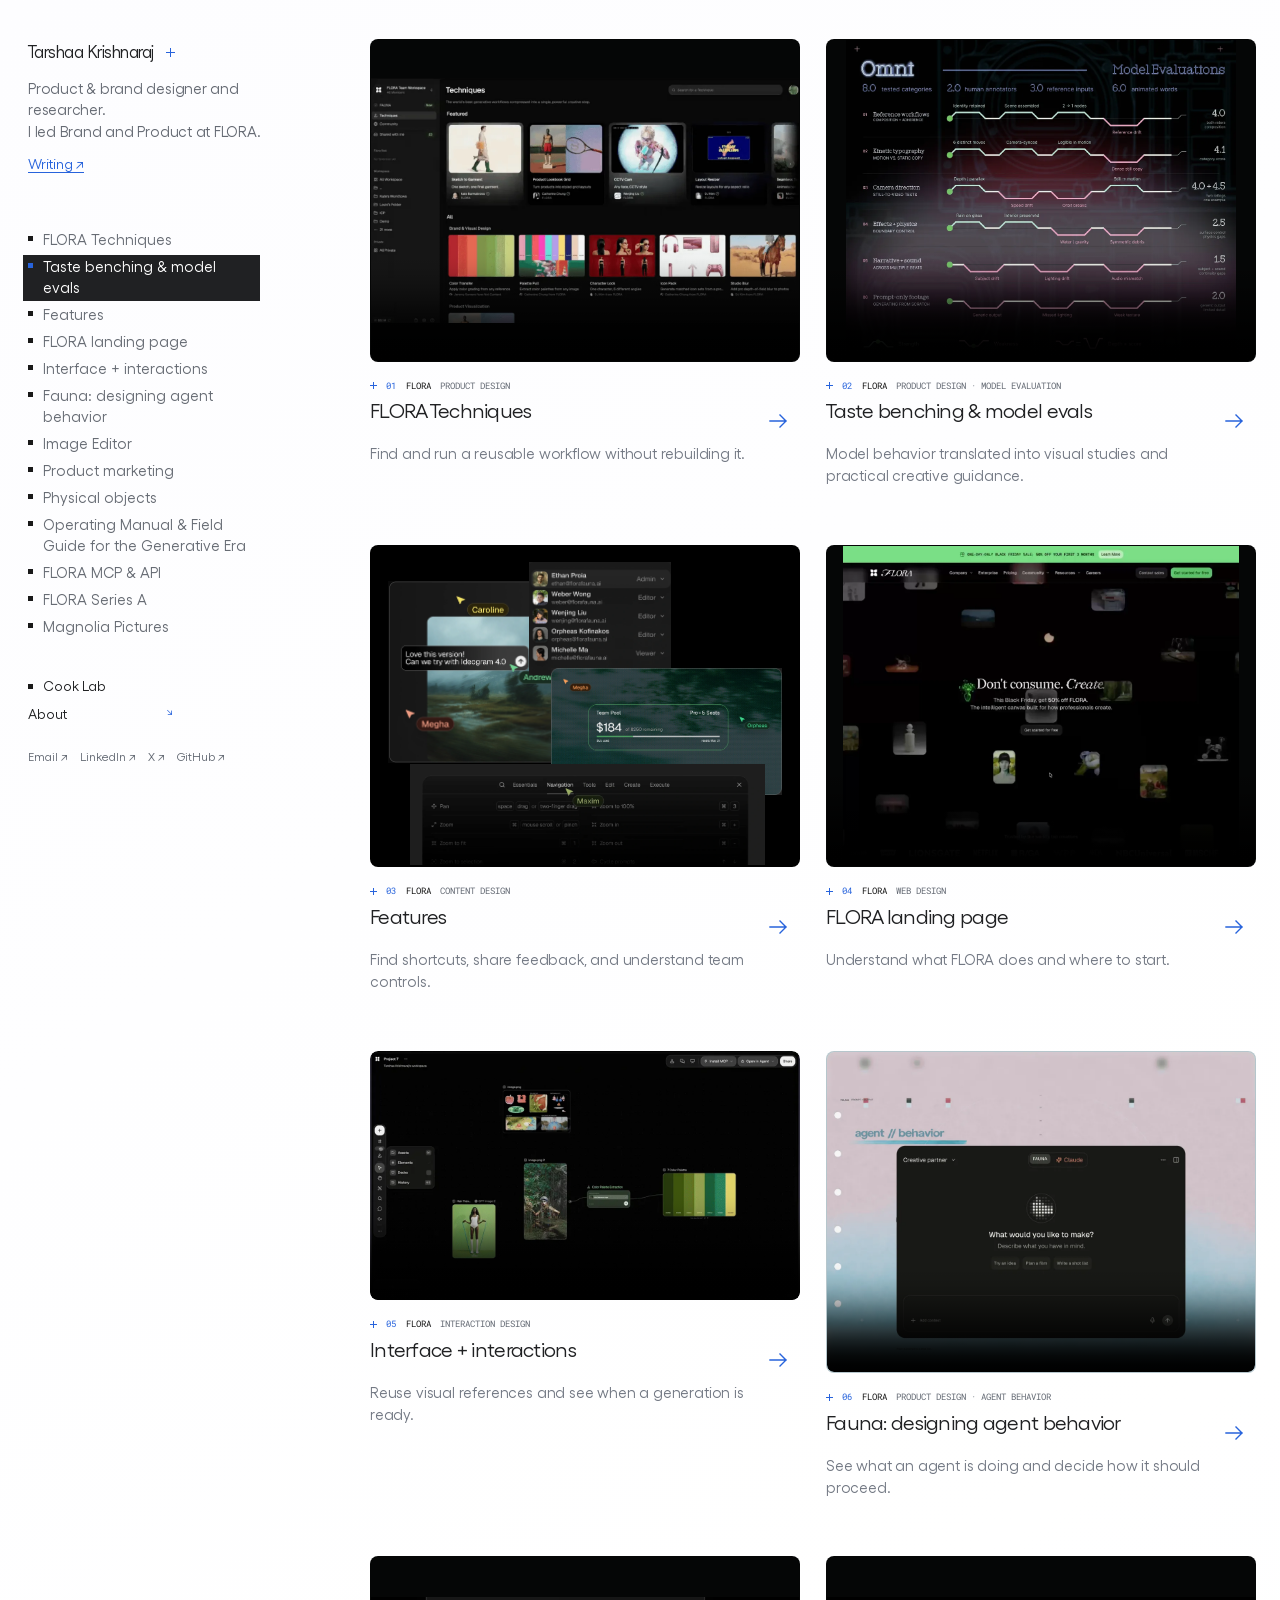
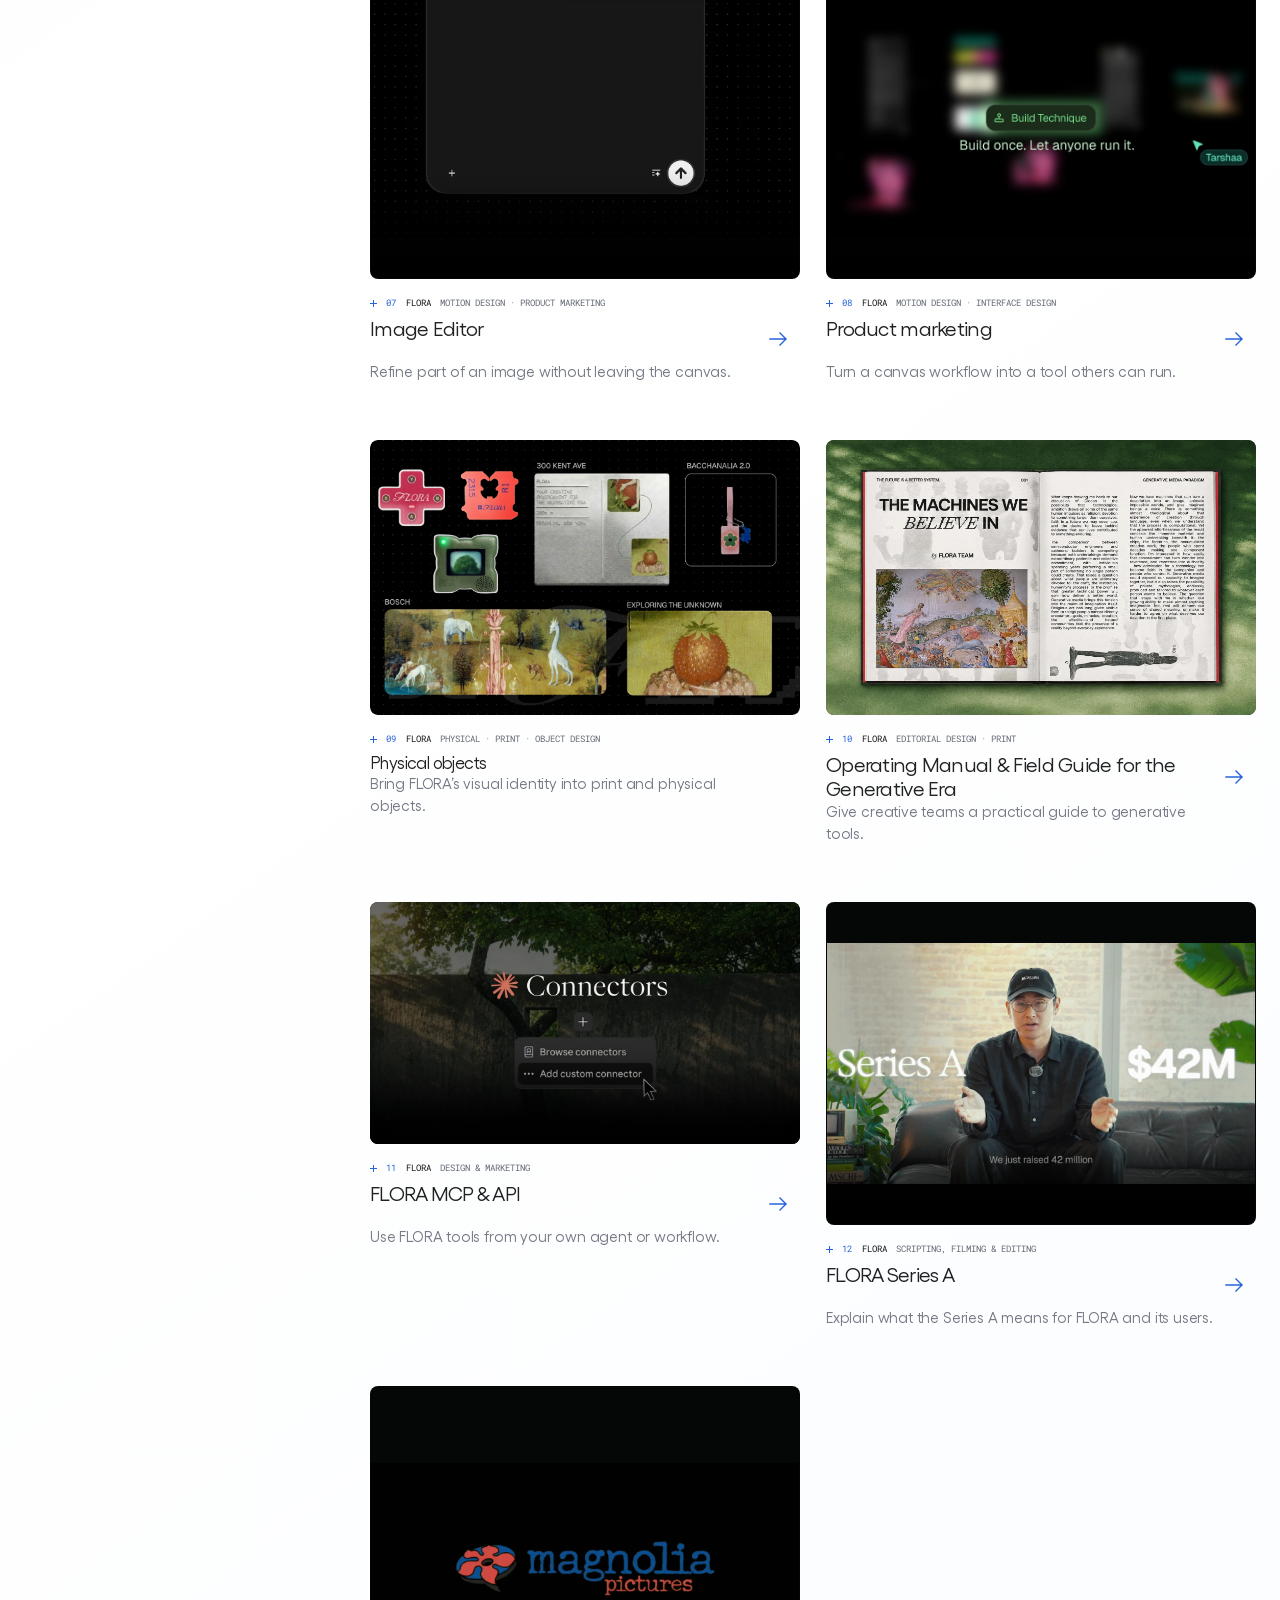
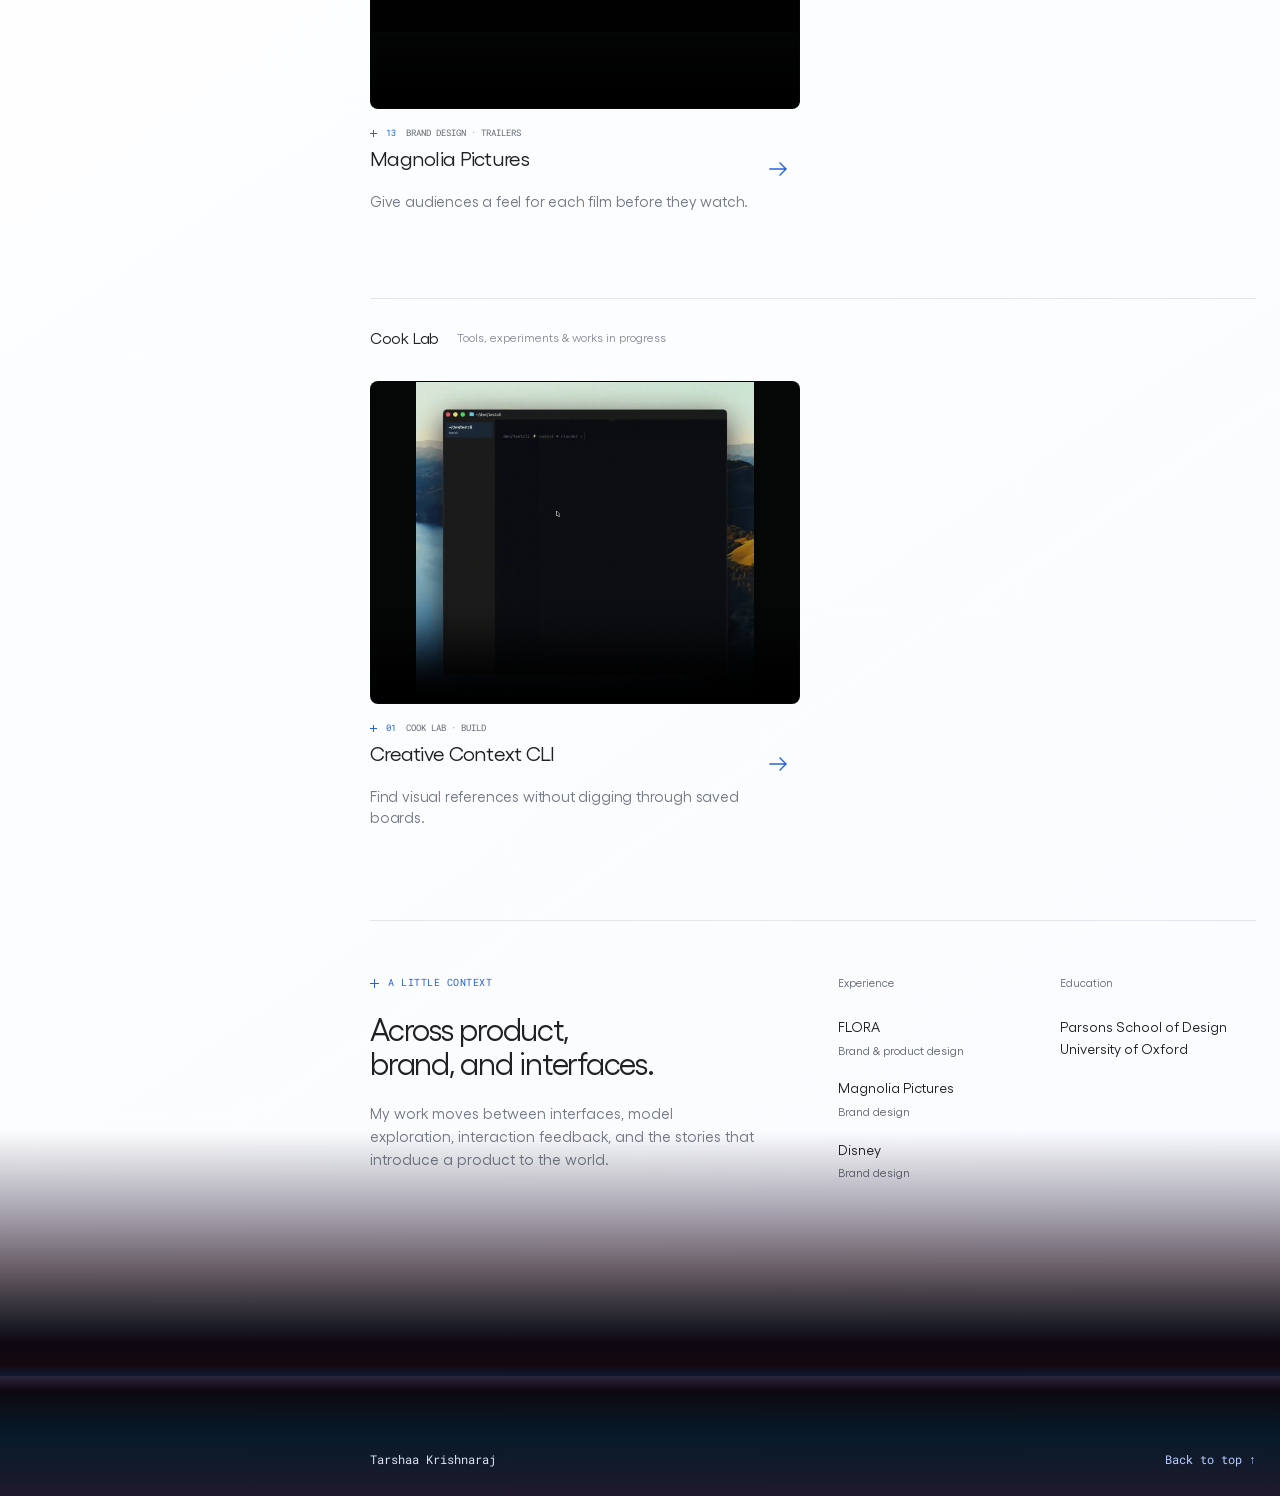
==== index.html @ c8bd0626 "Replace the Field Guide project thumbnail" ====
<!doctype html>
<html lang="en">
<head>
  <meta charset="utf-8">
  <meta name="viewport" content="width=device-width,initial-scale=1">
  <title>Tarshaa Krishnaraj | Product & Brand Designer</title>
  <meta name="description" content="Product and brand design, agent behavior, model evaluation, motion, and printed matter by Tarshaa Krishnaraj.">
  <link rel="canonical" href="https://tarshaakrishnaraj.com/">
  <link rel="icon" href="icon.svg" type="image/svg+xml">
  <link rel="stylesheet" href="preview.css?v=features-cover-fit-20261120">
  <script src="projects.js?v=interface-interactions-20261120" defer></script>
  <script src="preview.js?v=field-guide-cover-20261120" defer></script>
<link rel="stylesheet" href="gellix-fonts.css?v=published-20261116-2"><link rel="stylesheet" href="roboto-mono.css?v=published-20261116-2"></head>
<body>
  <a class="skip" href="#work">Skip to work</a>
  <aside class="index">
    <a class="identity" href="#top">Tarshaa Krishnaraj <span class="tiny-cross" aria-hidden="true"></span></a>
    <p class="intro">Product &amp; brand designer and researcher.<br>I led Brand and Product at FLORA.</p>
    <a class="writing-link" href="https://tunatartar.substack.com/" target="_blank" rel="noopener noreferrer">Writing <span aria-hidden="true">↗</span></a>
    <nav aria-label="Project index" id="project-nav"></nav>
    <div class="index-bottom">
      <a href="#cook-lab" class="lab-index"><span class="index-dot" aria-hidden="true"></span>Cook Lab</a>
      <a href="#about">About <span>↘</span></a>
      <div class="contact-list"><a href="mailto:tarshaakrishnaraj@gmail.com">Email ↗</a><a href="https://www.linkedin.com/in/tarshaakrishnaraj/">LinkedIn ↗</a><a href="https://x.com/tartartuna">X ↗</a><a href="https://github.com/tarshaa" target="_blank" rel="noopener noreferrer">GitHub ↗</a></div>
    </div>
  </aside>
  <main id="top">
    <h1 class="visually-hidden">Selected work by Tarshaa Krishnaraj</h1>
    <section class="work-grid" id="work" aria-label="Selected projects"></section>
    <section class="lab-section" id="cook-lab" aria-labelledby="lab-heading">
      <header class="section-heading"><h2 id="lab-heading">Cook Lab</h2><p>Tools, experiments & works in progress</p></header>
      <div class="lab-grid" id="lab-projects"></div>
    </section>
    <section class="about" id="about">
      <div><span class="eyebrow"><span class="tiny-cross" aria-hidden="true"></span> A little context</span><h2>Across product,<br>brand, and interfaces.</h2><p>My work moves between interfaces, model exploration, interaction feedback, and the stories that introduce a product to the world.</p></div>
      <div class="background"><div><h3>Experience</h3><p>FLORA <span>Brand & product design</span></p><p>Magnolia Pictures <span>Brand design</span></p><p>Disney <span>Brand design</span></p></div><div><h3>Education</h3><p>Parsons School of Design<br>University of Oxford</p></div></div>
    </section>
    <footer><span>Tarshaa Krishnaraj</span><a href="#top">Back to top ↑</a></footer>
  </main>
</body>
</html>
---- preview.css ----
:root{--blue:#2763dc;--ink:#202123;--muted:#777b82;--line:#e3e5e9;--paper:#fdfdff;--sidebar:242px;font-family:"Gellix",Arial,sans-serif;color:var(--ink);background:var(--paper);font-synthesis:none}
*{box-sizing:border-box}html{scroll-behavior:smooth;scroll-padding-top:30px}body{margin:0;background:linear-gradient(145deg,#fdfdff 0%,#fff 40%,#f9fbfe 100%);font-size:16px;line-height:1.45}a{color:inherit;text-decoration:none}button{font:inherit;color:inherit;cursor:pointer}a:focus-visible,button:focus-visible{outline:2px solid var(--blue);outline-offset:6px}button{border:0;background:none}h1,h2,h3,p{margin:0}h1,h2,h3{font-weight:400}.skip{position:fixed;top:-100px;left:24px;z-index:20;background:white}.skip:focus{top:8px}
.index{position:fixed;inset:0 auto 0 0;width:var(--sidebar);padding:40px 25px 25px 28px;display:flex;flex-direction:column;overflow:auto}.identity{display:flex;gap:12px;align-items:center;white-space:nowrap;font-size:17px;letter-spacing:-.03em}.intro{font-size:15px;line-height:1.45;margin-top:14px;color:#656a73;letter-spacing:-.015em}.tiny-cross{position:relative;display:inline-block;width:9px;height:9px;flex-shrink:0;color:var(--blue);background:linear-gradient(currentColor,currentColor) center/1px 9px no-repeat,linear-gradient(currentColor,currentColor) center/9px 1px no-repeat}nav{display:grid;gap:3px;margin-top:54px}nav a{display:flex;align-items:baseline;gap:9px;padding:3px 5px;margin-left:-5px;font-size:13px;line-height:1.4;color:#676c74;width:fit-content;max-width:100%}nav a span{font-size:10px;font-variant-numeric:tabular-nums;color:var(--blue);min-width:15px;letter-spacing:.02em}nav a:hover,nav a[aria-current="location"]{color:#fff;background:var(--ink)}nav a:hover span,nav a[aria-current="location"] span{color:#b9ceff}.index-bottom{margin-top:36px;font-size:14px;display:grid;gap:8px}.index-bottom>a{display:flex;justify-content:space-between;max-width:145px}.index-bottom>a span{font-size:10px;color:var(--blue)}.contact-list{display:flex;flex-wrap:wrap;gap:12px;margin-top:16px;font-size:12px;color:#797e88}.contact-list a:hover{color:var(--blue)}.preview-label{margin-top:auto;padding-top:40px;display:flex;gap:7px;align-items:center;font-size:10px;color:#9095a0}.status-dot{width:4px;height:4px;border-radius:50%;background:var(--blue)}
main{margin-left:var(--sidebar);padding:39px 24px 0 clamp(72px,10vw,180px);max-width:none;width:calc(100% - var(--sidebar))}.section-heading{display:flex;align-items:center;gap:18px;margin-bottom:29px;min-height:28px}.section-heading h2{font-size:16px;letter-spacing:-.025em}.section-heading p{font-size:12px;color:#8b8f98}.registration{position:relative;display:inline-block;width:61px;height:11px;color:var(--blue);background:linear-gradient(currentColor,currentColor) 4px 1px/1px 9px no-repeat,linear-gradient(currentColor,currentColor) 0 5px/9px 1px no-repeat,radial-gradient(circle,currentColor 0 1px,transparent 1.3px) 24px 3px/5px 5px no-repeat,repeating-linear-gradient(to right,currentColor 0 1px,transparent 1px 5px) right 2px/20px 7px no-repeat;opacity:.75}.section-heading>.registration{margin-left:auto}
.work-grid,.lab-grid{display:grid;grid-template-columns:repeat(2,minmax(0,1fr));column-gap:26px;row-gap:57px}.project-card{min-width:0;scroll-margin-top:28px}.cover{display:flex;align-items:center;justify-content:center;width:100%;aspect-ratio:4/3;overflow:hidden;border-radius:8px;background:transparent;position:relative;isolation:isolate}.cover img{display:block;width:100%;height:100%;object-fit:cover;border-radius:8px;transition:filter .25s;filter:brightness(1)}.cover:hover img{filter:brightness(1.08)}.cover .cover-index{position:absolute;top:14px;left:15px;font-size:10px;color:#c6d4ff;z-index:2;mix-blend-mode:screen}.card-meta{display:flex;align-items:center;gap:9px;margin-top:19px;font-size:9px;line-height:1.2;letter-spacing:.065em;text-transform:uppercase;color:#858b95}.card-meta .count{color:var(--blue);font-variant-numeric:tabular-nums;letter-spacing:.03em}.card-meta .tiny-cross{width:7px;height:7px;background-size:1px 7px,7px 1px}.card-meta .pair-note{margin-left:auto;color:var(--blue);font-size:9px}.card-title{display:flex;align-items:baseline;gap:12px;margin-top:8px}.card-title h2{font-size:clamp(18px,1.6vw,24px);line-height:1.18;letter-spacing:-.035em}.arrow-link{margin-left:auto;display:grid;place-items:center;color:var(--blue);width:30px;height:28px;flex:0 0 30px;align-self:center;transition:transform .2s}.arrow-link svg{width:24px;height:24px}.arrow-link:hover{transform:translateX(3px)}.card-summary{font-size:15px;line-height:1.45;color:#737984;max-width:93%;margin-top:1px;letter-spacing:-.012em;font-weight:400}.title-link:hover{color:var(--blue)}
.lab-section{margin-top:85px;padding-top:25px;border-top:1px solid var(--line)}.lab-note{align-self:center;padding:35px 38px;max-width:440px}.lab-note h3{font-size:26px;line-height:1.18;letter-spacing:-.035em;margin:18px 0 15px}.lab-note p{font-size:15px;line-height:1.55;color:#737984}.lab-note a{display:inline-block;margin-top:20px;color:var(--blue);font-size:13px}.about{display:grid;grid-template-columns:1fr 1fr;gap:50px;margin-top:90px;padding:55px 0 65px;border-top:1px solid var(--line)}.eyebrow{display:flex;align-items:center;gap:9px;font-size:10px;letter-spacing:.05em;text-transform:uppercase;color:var(--blue)}.about h2{margin:22px 0;font-size:31px;letter-spacing:-.04em;line-height:1.1}.about p{max-width:390px;font-size:15px;color:#737984;line-height:1.55}.background{display:grid;grid-template-columns:1fr 1fr;gap:25px}.background h3{font-size:11px;color:#9196a0;margin-bottom:25px}.background p{color:var(--ink);font-size:14px;margin-bottom:18px}.background p span{display:block;font-size:12px;color:#888e98;margin-top:3px}footer{padding:30px 0;display:flex;gap:25px;align-items:center;justify-content:space-between;border-top:1px solid var(--line);font-size:12px;color:#818792}footer a{color:var(--blue)}
.motion-dialog{border:1px solid #e7e9ec;border-radius:12px;padding:28px;max-width:1040px;width:calc(100% - 48px);max-height:92vh;background:#fdfdff;color:var(--ink)}.motion-dialog::backdrop{background:#171e2b99;backdrop-filter:blur(8px)}.close-dialog{float:right;font-size:12px;color:#737984}.close-dialog span{font-size:22px;margin-left:10px}.dialog-copy{padding:8px 0 24px;max-width:700px}.dialog-copy h2{font-size:28px;margin:16px 0 9px;letter-spacing:-.035em}.dialog-copy p{font-size:15px;color:#737984}.motion-dialog video{width:100%;height:auto;display:block;border-radius:6px;background:#000}
@media(min-width:1700px){:root{--sidebar:270px}main{padding-right:24px}.work-grid,.lab-grid{column-gap:34px;row-gap:64px}.card-summary{font-size:17px}.card-meta{font-size:10px}.index{padding-left:34px}}
@media(max-width:1100px){:root{--sidebar:205px}.index{padding-left:20px;padding-right:14px}.identity{font-size:15px;gap:8px}.intro{font-size:13px}nav a{font-size:12px;gap:5px}main{padding:30px 24px 0 clamp(32px,6vw,64px)}.work-grid,.lab-grid{gap:43px 20px}.card-title h2{font-size:18px}.card-summary{font-size:14px;max-width:100%}.card-meta{font-size:9px}.background{grid-template-columns:1fr}}
@media(max-width:760px){.index{position:relative;inset:auto;width:auto;padding:24px;display:block}.identity{font-size:20px}.intro{font-size:15px;margin-top:8px}nav{display:none}.index-bottom{margin:22px 0 0;display:flex;align-items:center;flex-wrap:wrap;gap:20px}.index-bottom>a{gap:8px}.contact-list{margin:0;margin-left:auto}.preview-label{position:absolute;top:26px;right:24px;margin:0;padding:0;font-size:8px}.preview-label .status-dot{display:none}main{margin:0;width:100%;padding:18px 24px 0}.work-grid,.lab-grid{grid-template-columns:1fr;gap:38px}.card-title h2{font-size:22px}.card-summary{font-size:16px}.card-meta{font-size:9px}.lab-section{margin-top:50px}.lab-note{padding:10px 0}.about{grid-template-columns:1fr;gap:30px;margin-top:55px;padding:40px 0}.background{grid-template-columns:1fr 1fr}.section-heading{gap:12px}.section-heading p{font-size:10px}footer{font-size:10px}.motion-dialog{padding:20px;width:calc(100% - 24px)}}
@media(prefers-reduced-motion:reduce){html{scroll-behavior:auto}*{transition:none!important}}

/* Full-resolution print pieces, kept complete in the collection cover. */
.cover.physical{background:transparent;}
.physical-collection{display:grid;width:100%;gap:4px;border-radius:8px;overflow:hidden;}
.physical-collection-row{display:grid;gap:4px;align-items:stretch;}
.cover.physical .physical-collection img{display:block;width:100%;height:auto;object-fit:contain;border-radius:0;}
.lab-grid{grid-template-columns:repeat(2,minmax(0,1fr));}
@media(max-width:760px){.lab-grid{grid-template-columns:1fr;}}

/* Matching cover rectangles with complete, uncropped media. */
.cover{background:#050606;border:1px solid rgba(0,0,0,.07);}
.cover img,.cover video{display:block;width:100%;height:100%;object-fit:contain;border-radius:7px;}
.cover.fauna{background:#c4d5db;}
#operating-manual .cover{background:#234326;}
/* The light crop removes only outer green space; both book pages remain intact. */
#operating-manual .cover img{object-fit:cover;}
.cover.model-evals{background:#050606;}
.cover.model-evals picture,.cover.fauna picture{display:block;width:100%;height:100%;}
.cover.physical{background:transparent;border-color:transparent;}
.cover.physical .physical-collection{max-height:100%;}
#mcp-api .cover{aspect-ratio:16/9;border:0;}
.card-meta{flex-wrap:wrap;row-gap:5px;}
.card-meta .client-name{color:#151515;}
#project-nav a{align-items:flex-start;gap:10px;}
#project-nav .index-dot{display:block;flex:0 0 4px;width:4px;min-width:4px;height:4px;margin-top:.6em;border-radius:50%;background:#191919;}
#project-nav a:hover .index-dot,#project-nav a[aria-current="location"] .index-dot{background:white;}
#physical .card-title h2{font-size:clamp(17px,1.35vw,21px);}

/* The original portfolio gradient, fading up from the full-width footer. */
footer{position:relative;isolation:isolate;border-top:0;min-height:230px;padding:170px 0 28px;align-items:flex-end;color:#dce2f2;}
footer::before{content:"";position:absolute;z-index:-1;pointer-events:none;width:100vw;right:-24px;top:-135px;bottom:0;background-color:#08080d;background-image:linear-gradient(to bottom,rgba(193,157,236,.14) 0%,rgba(153,85,240,.17) 20%,rgba(111,0,35,.16) 37%,rgba(9,12,55,.16) 52%,rgba(92,5,34,.14) 64%,rgba(39,99,220,.18) 67%,rgba(193,151,245,.20) 67.3%,rgba(52,11,44,.12) 71%,rgba(0,124,189,.16) 84%,rgba(169,121,225,.15) 100%);mask-image:linear-gradient(to bottom,transparent 0%,#000 58%);}
footer a,footer .registration{color:#b7ccff;}
@media(max-width:760px){footer{min-height:180px;padding-top:130px;}#physical .card-title h2{font-size:22px;}}

/* Keep phone navigation clear and give the project arrows room to tap. */
@media(max-width:760px){
  .preview-label{position:static;margin-top:18px;padding:0;font-size:9px;}
  .arrow-link{width:44px;height:44px;flex-basis:44px;}
  .index-bottom>a,.contact-list a,footer a{min-height:44px;display:inline-flex;align-items:center;}
  .index-bottom{gap:8px 20px;}
  .contact-list{margin-left:0;}
  .section-heading{flex-wrap:wrap;row-gap:4px;}
}
.index-bottom .lab-index{justify-content:flex-start;align-items:center;gap:10px}.lab-index .index-dot{width:4px;height:4px;min-width:4px;flex:0 0 4px;background:#191919;border-radius:50%}

/* Let the index use more of the open gutter beside the project grid. */
@media(min-width:761px){.index{width:calc(var(--sidebar) + 24px);}}
@media(min-width:1101px){.index{width:calc(var(--sidebar) + 48px);}}
@media(min-width:1700px){.index{width:calc(var(--sidebar) + 64px);}}

/* Keep the sticker collection and book spread complete in a shallower row. */
#physical .cover,#operating-manual .cover{aspect-ratio:2469/1575;border:0;}
.cover.physical{background:transparent;}
.cover.physical>img{width:100%;height:100%;object-fit:contain;}

#motion .cover{aspect-ratio:3390/1966;background:transparent;border:0;}
#motion .cover img{width:100%;height:100%;max-height:none;border-radius:8px;object-fit:cover;}

/* Fit the original panels into the same frame as the landing page cover. */
.cover.feature{background:#000;}
.feature-composition{position:absolute;inset:0;}
.cover.feature img{position:absolute;display:block;height:auto;object-fit:contain;border-radius:0;}
.cover.feature .feature-comments{width:42%;left:4%;top:11%;}
.cover.feature .feature-credits{width:54%;right:4%;top:38%;}
.cover.feature .feature-sharing{width:33%;left:37%;top:5%;}
.cover.feature .feature-shortcuts{width:83%;left:9%;top:68%;}

/* Motion controls are keyboard accessible and honor reduced-motion preferences. */
.motion-toggle{justify-self:start;min-height:44px;padding:8px 0;font-size:12px;color:#555b65;text-decoration:underline;text-underline-offset:3px;}
.motion-paused .orb-layer{animation-play-state:paused!important;}
.arrow-link{min-width:44px;min-height:44px;}
.card-meta,.background h3,.background p span,.contact-list{color:#656b75;}
#motion .cover video{width:100%;height:100%;object-fit:cover;border-radius:8px;}
@media(prefers-reduced-motion:reduce){html{scroll-behavior:auto;}*{scroll-behavior:auto!important;transition:none!important;}}

.visually-hidden{position:absolute;width:1px;height:1px;padding:0;margin:-1px;overflow:hidden;clip-path:inset(50%);white-space:nowrap;border:0;}

.writing-link{display:inline-block;align-self:flex-start;margin-top:10px;color:var(--blue);font-size:14px;text-decoration:underline;text-underline-offset:3px}
---- gellix-fonts.css ----
@font-face {
  font-family: "Gellix";
  src: url("fonts/GellixVF-TRIAL.woff2") format("woff2");
  font-weight: 100 900;
  font-style: normal;
  font-display: swap;
}
---- roboto-mono.css ----
@font-face{font-family:"Roboto Mono";src:url("fonts/RobotoMono-Regular.woff2") format("woff2");font-style:normal;font-weight:400;font-display:swap}
@font-face{font-family:"Roboto Mono";src:url("fonts/RobotoMono-Medium.woff2") format("woff2");font-style:normal;font-weight:500 800;font-display:swap}
:root{--sans:"Gellix",Arial,sans-serif;--mono:"Roboto Mono",monospace;font-family:var(--sans)}
body,button,input,select,textarea{font-family:var(--sans)}
.card-meta,.eyebrow,.case-label,.detail-meta,figcaption,.visual-caption,.preview-label,footer{font-family:var(--mono)}
.card-meta{letter-spacing:0;font-size:9px}
#project-nav{gap:2px}
#project-nav a{font-size:15px;line-height:1.4;padding-block:2px}
#project-nav a{transition:background-color .32s cubic-bezier(.22,1,.36,1),color .32s cubic-bezier(.22,1,.36,1)}
#project-nav .index-dot,.lab-index .index-dot{transition:background-color .32s cubic-bezier(.22,1,.36,1)}
#project-nav .index-dot,.lab-index .index-dot{width:5px;height:5px;min-width:5px;flex-basis:5px;border-radius:0;background:#191919}
#project-nav a:hover .index-dot,#project-nav a[aria-current="location"] .index-dot,.lab-index:hover .index-dot{background:var(--blue)}
@media(min-width:1700px){#project-nav a{font-size:16px}}
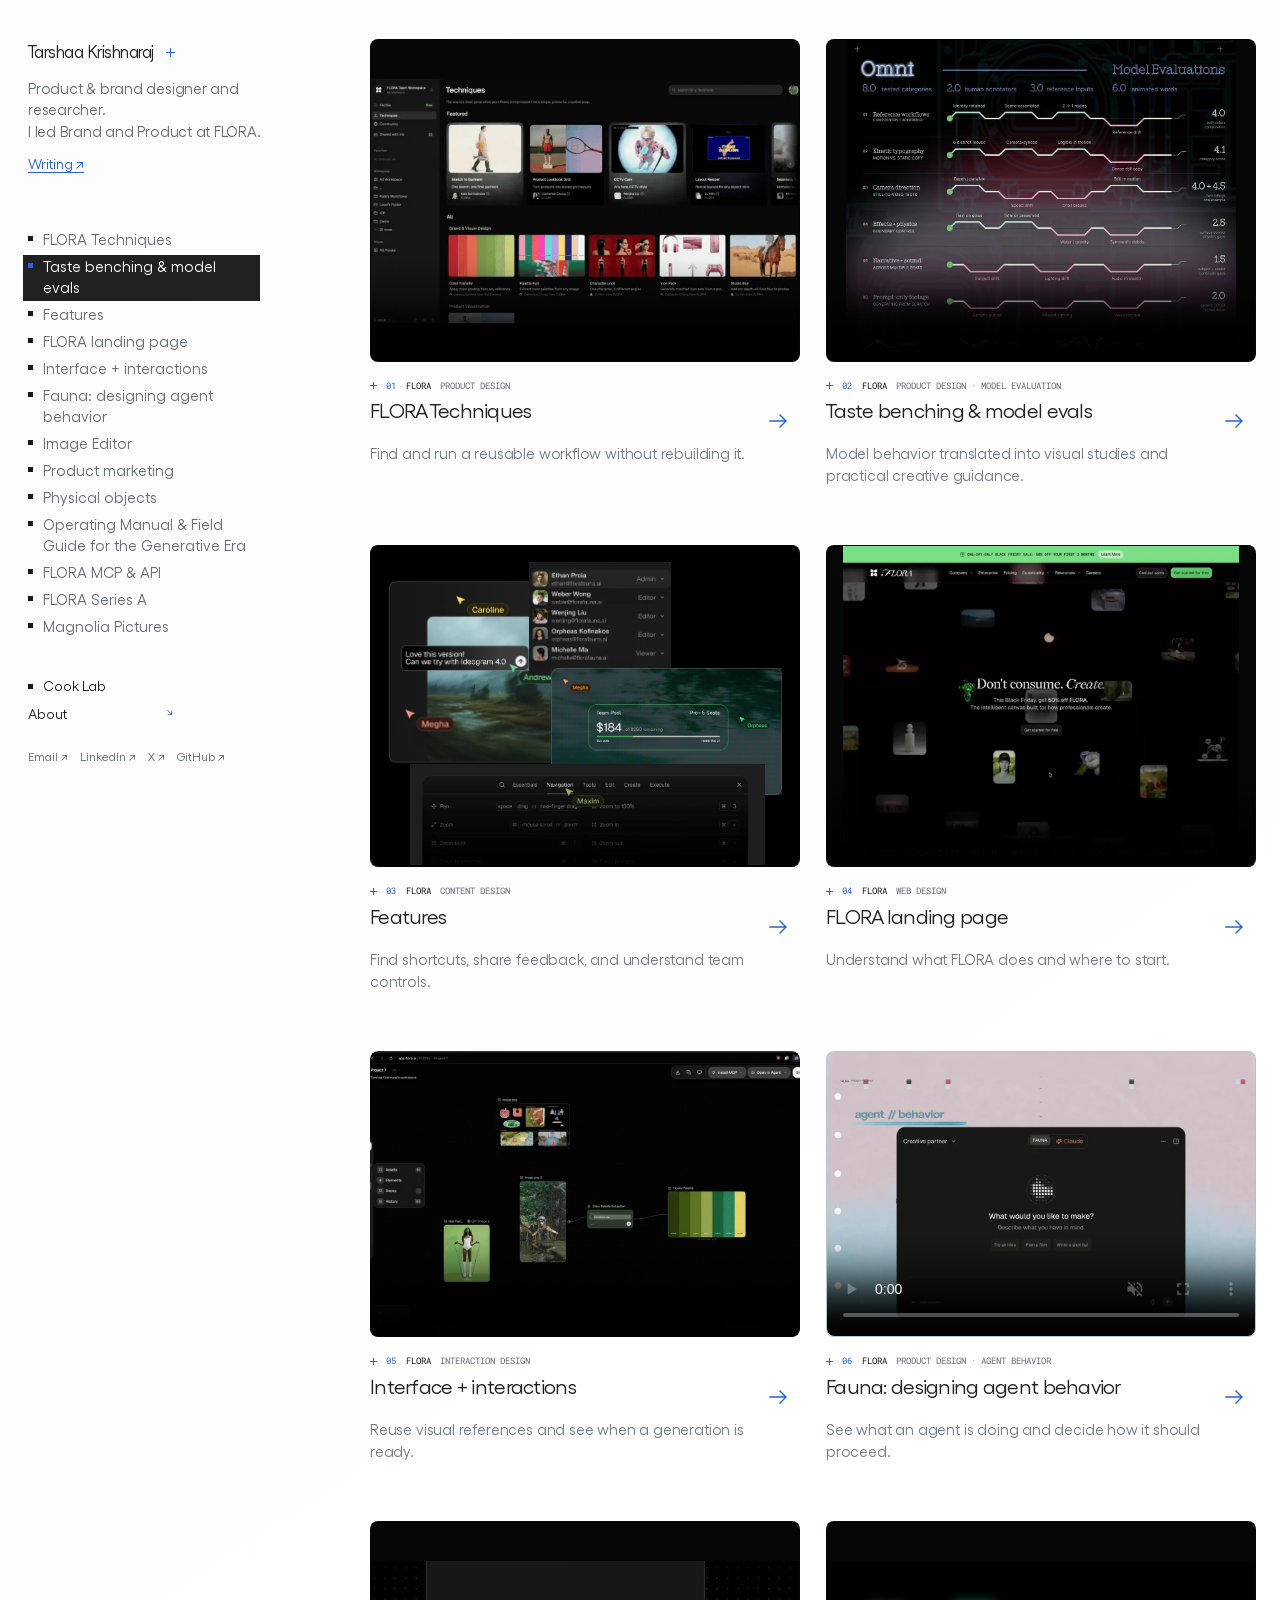
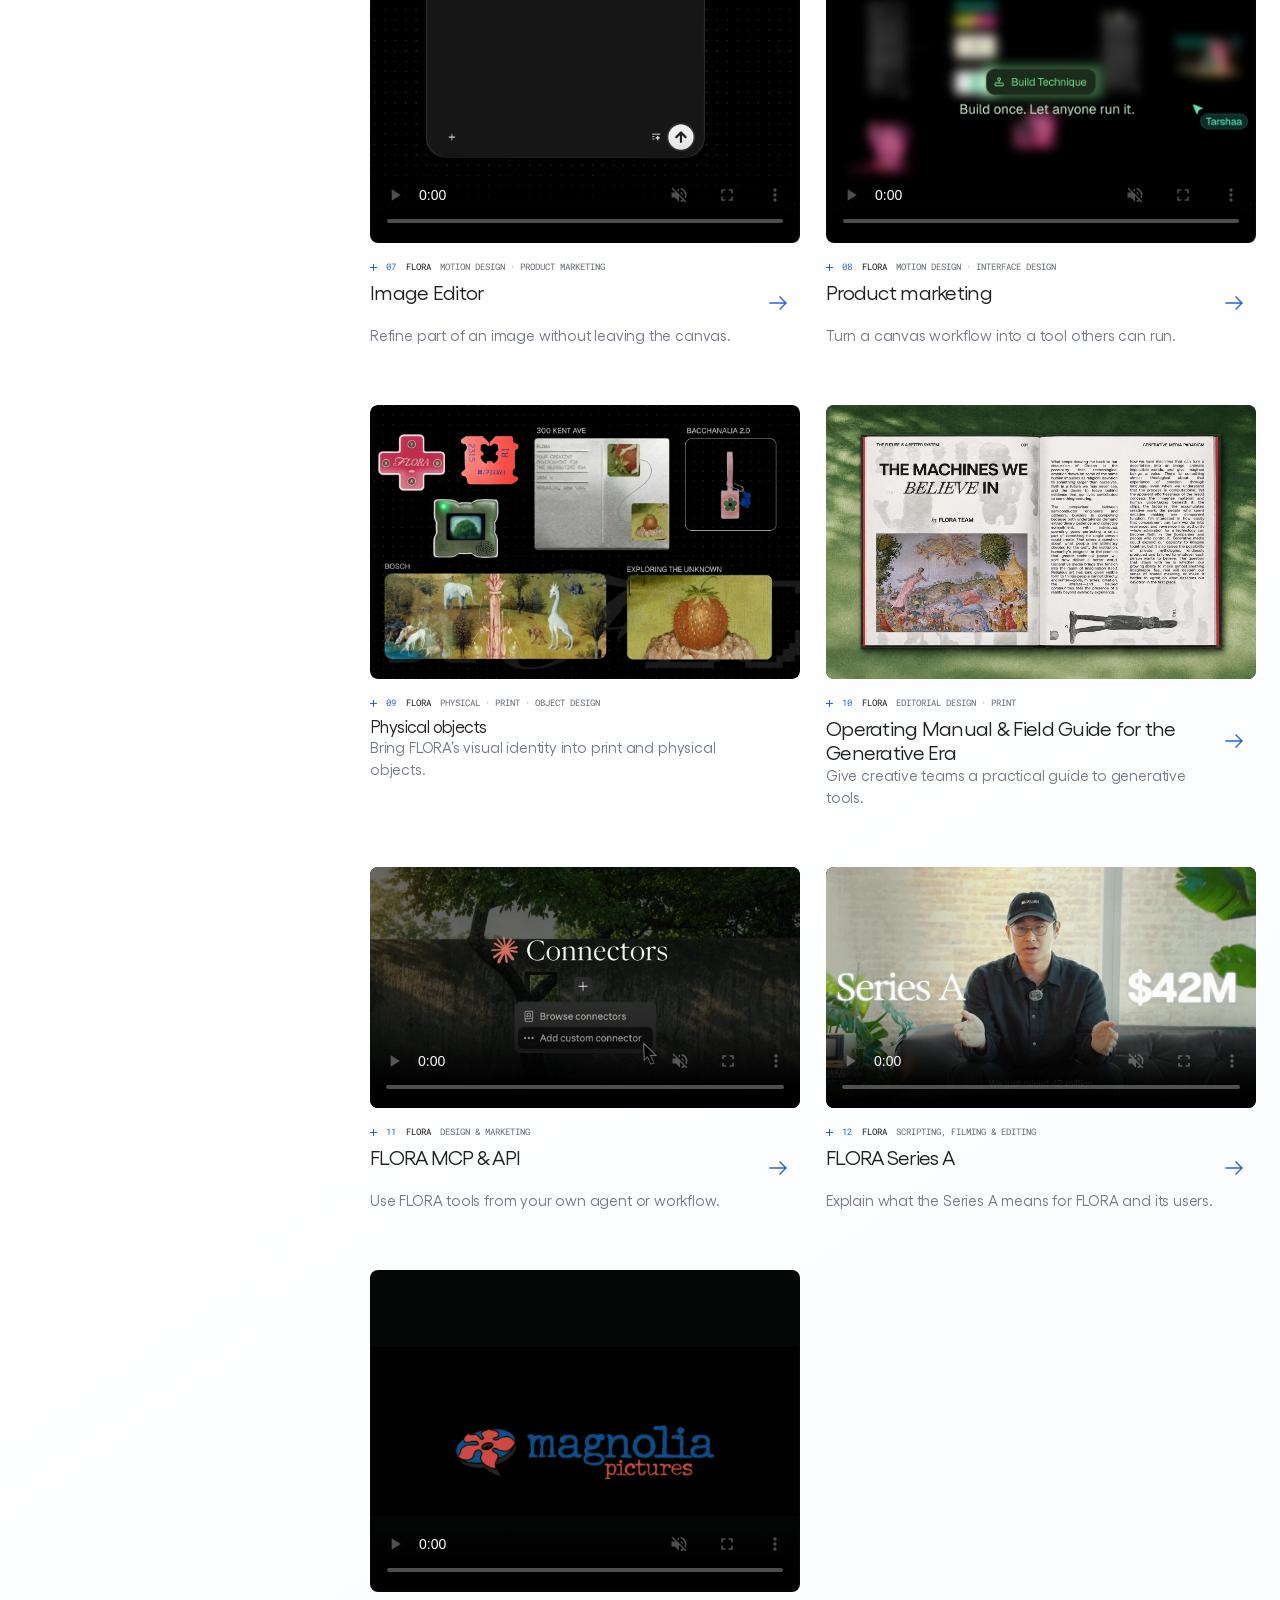
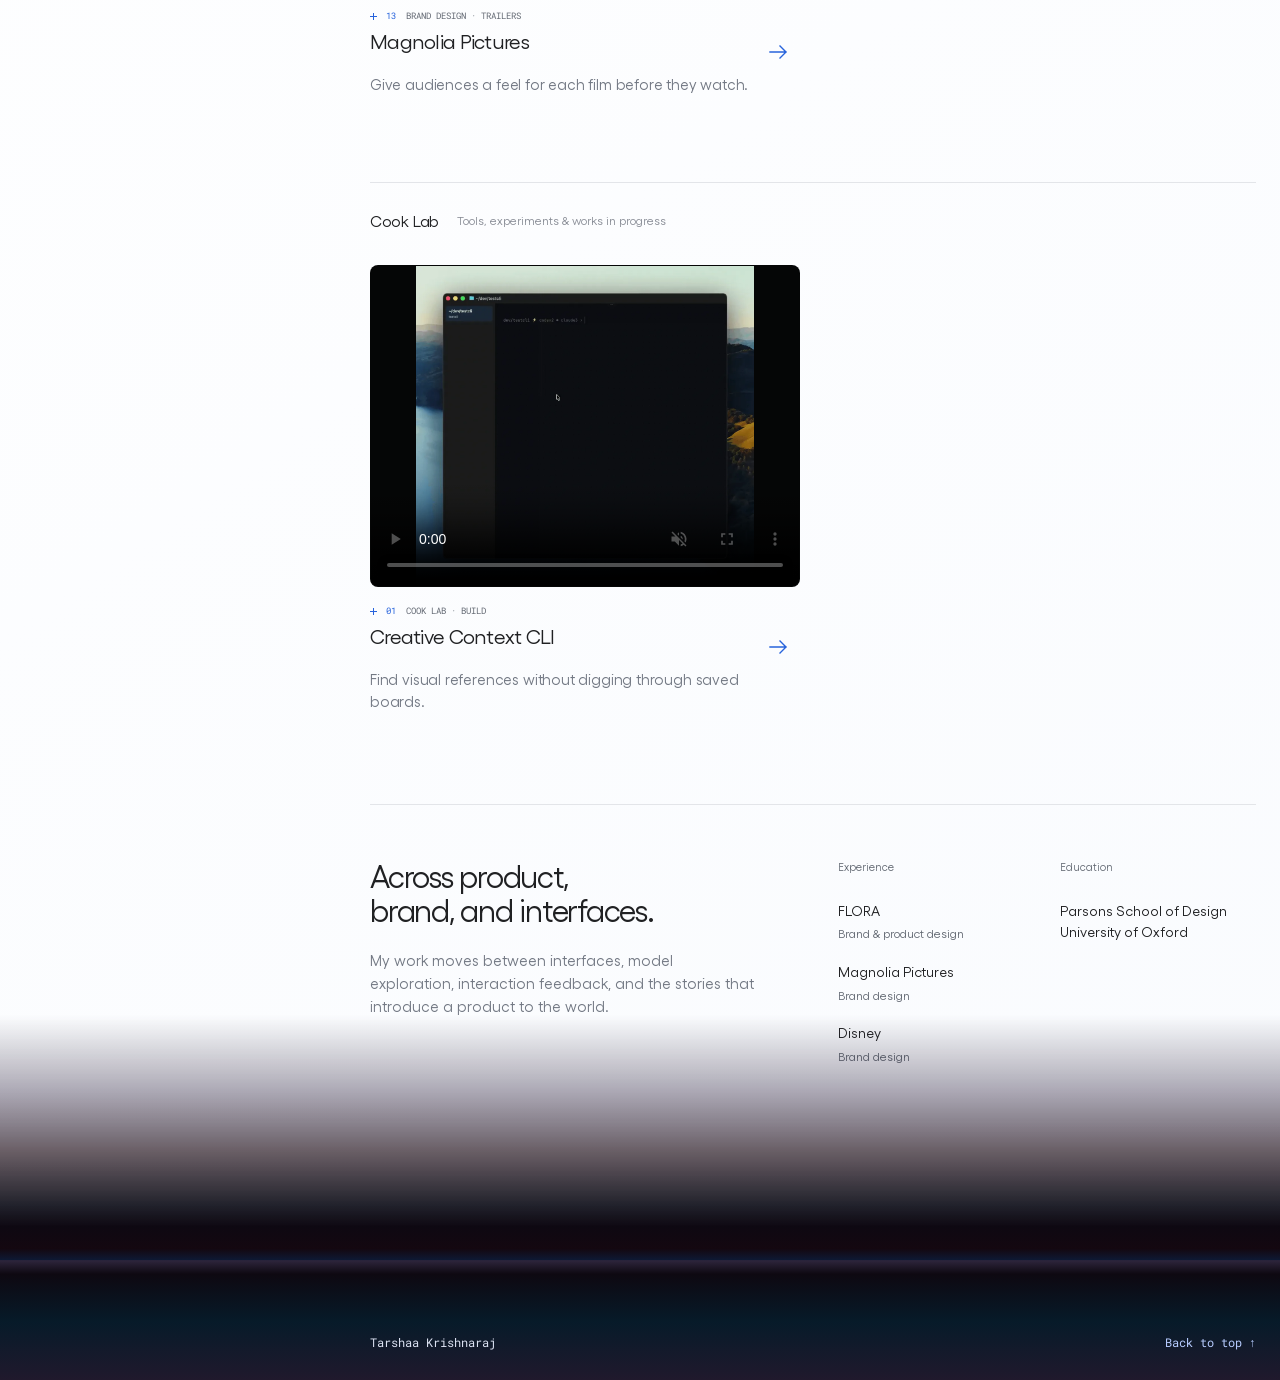
==== commit 7f6834a7: "Lay out manual panels horizontally and align homepage covers" ====
--- a/index.html
+++ b/index.html
@@ -7,7 +7,7 @@
   <meta name="description" content="Product and brand design, agent behavior, model evaluation, motion, and printed matter by Tarshaa Krishnaraj.">
   <link rel="canonical" href="https://tarshaakrishnaraj.com/">
   <link rel="icon" href="icon.svg" type="image/svg+xml">
-  <link rel="stylesheet" href="preview.css?v=features-cover-fit-20261120">
+  <link rel="stylesheet" href="preview.css?v=matched-cover-rows-20261120">
   <script src="projects.js?v=interface-interactions-20261120" defer></script>
   <script src="preview.js?v=field-guide-cover-20261120" defer></script>
 <link rel="stylesheet" href="gellix-fonts.css?v=published-20261116-2"><link rel="stylesheet" href="roboto-mono.css?v=published-20261116-2"></head>
@@ -32,7 +32,7 @@
       <div class="lab-grid" id="lab-projects"></div>
     </section>
     <section class="about" id="about">
-      <div><span class="eyebrow"><span class="tiny-cross" aria-hidden="true"></span> A little context</span><h2>Across product,<br>brand, and interfaces.</h2><p>My work moves between interfaces, model exploration, interaction feedback, and the stories that introduce a product to the world.</p></div>
+      <div><h2>Across product,<br>brand, and interfaces.</h2><p>My work moves between interfaces, model exploration, interaction feedback, and the stories that introduce a product to the world.</p></div>
       <div class="background"><div><h3>Experience</h3><p>FLORA <span>Brand & product design</span></p><p>Magnolia Pictures <span>Brand design</span></p><p>Disney <span>Brand design</span></p></div><div><h3>Education</h3><p>Parsons School of Design<br>University of Oxford</p></div></div>
     </section>
     <footer><span>Tarshaa Krishnaraj</span><a href="#top">Back to top ↑</a></footer>
--- a/preview.css
+++ b/preview.css
@@ -3,7 +3,7 @@
 .index{position:fixed;inset:0 auto 0 0;width:var(--sidebar);padding:40px 25px 25px 28px;display:flex;flex-direction:column;overflow:auto}.identity{display:flex;gap:12px;align-items:center;white-space:nowrap;font-size:17px;letter-spacing:-.03em}.intro{font-size:15px;line-height:1.45;margin-top:14px;color:#656a73;letter-spacing:-.015em}.tiny-cross{position:relative;display:inline-block;width:9px;height:9px;flex-shrink:0;color:var(--blue);background:linear-gradient(currentColor,currentColor) center/1px 9px no-repeat,linear-gradient(currentColor,currentColor) center/9px 1px no-repeat}nav{display:grid;gap:3px;margin-top:54px}nav a{display:flex;align-items:baseline;gap:9px;padding:3px 5px;margin-left:-5px;font-size:13px;line-height:1.4;color:#676c74;width:fit-content;max-width:100%}nav a span{font-size:10px;font-variant-numeric:tabular-nums;color:var(--blue);min-width:15px;letter-spacing:.02em}nav a:hover,nav a[aria-current="location"]{color:#fff;background:var(--ink)}nav a:hover span,nav a[aria-current="location"] span{color:#b9ceff}.index-bottom{margin-top:36px;font-size:14px;display:grid;gap:8px}.index-bottom>a{display:flex;justify-content:space-between;max-width:145px}.index-bottom>a span{font-size:10px;color:var(--blue)}.contact-list{display:flex;flex-wrap:wrap;gap:12px;margin-top:16px;font-size:12px;color:#797e88}.contact-list a:hover{color:var(--blue)}.preview-label{margin-top:auto;padding-top:40px;display:flex;gap:7px;align-items:center;font-size:10px;color:#9095a0}.status-dot{width:4px;height:4px;border-radius:50%;background:var(--blue)}
 main{margin-left:var(--sidebar);padding:39px 24px 0 clamp(72px,10vw,180px);max-width:none;width:calc(100% - var(--sidebar))}.section-heading{display:flex;align-items:center;gap:18px;margin-bottom:29px;min-height:28px}.section-heading h2{font-size:16px;letter-spacing:-.025em}.section-heading p{font-size:12px;color:#8b8f98}.registration{position:relative;display:inline-block;width:61px;height:11px;color:var(--blue);background:linear-gradient(currentColor,currentColor) 4px 1px/1px 9px no-repeat,linear-gradient(currentColor,currentColor) 0 5px/9px 1px no-repeat,radial-gradient(circle,currentColor 0 1px,transparent 1.3px) 24px 3px/5px 5px no-repeat,repeating-linear-gradient(to right,currentColor 0 1px,transparent 1px 5px) right 2px/20px 7px no-repeat;opacity:.75}.section-heading>.registration{margin-left:auto}
 .work-grid,.lab-grid{display:grid;grid-template-columns:repeat(2,minmax(0,1fr));column-gap:26px;row-gap:57px}.project-card{min-width:0;scroll-margin-top:28px}.cover{display:flex;align-items:center;justify-content:center;width:100%;aspect-ratio:4/3;overflow:hidden;border-radius:8px;background:transparent;position:relative;isolation:isolate}.cover img{display:block;width:100%;height:100%;object-fit:cover;border-radius:8px;transition:filter .25s;filter:brightness(1)}.cover:hover img{filter:brightness(1.08)}.cover .cover-index{position:absolute;top:14px;left:15px;font-size:10px;color:#c6d4ff;z-index:2;mix-blend-mode:screen}.card-meta{display:flex;align-items:center;gap:9px;margin-top:19px;font-size:9px;line-height:1.2;letter-spacing:.065em;text-transform:uppercase;color:#858b95}.card-meta .count{color:var(--blue);font-variant-numeric:tabular-nums;letter-spacing:.03em}.card-meta .tiny-cross{width:7px;height:7px;background-size:1px 7px,7px 1px}.card-meta .pair-note{margin-left:auto;color:var(--blue);font-size:9px}.card-title{display:flex;align-items:baseline;gap:12px;margin-top:8px}.card-title h2{font-size:clamp(18px,1.6vw,24px);line-height:1.18;letter-spacing:-.035em}.arrow-link{margin-left:auto;display:grid;place-items:center;color:var(--blue);width:30px;height:28px;flex:0 0 30px;align-self:center;transition:transform .2s}.arrow-link svg{width:24px;height:24px}.arrow-link:hover{transform:translateX(3px)}.card-summary{font-size:15px;line-height:1.45;color:#737984;max-width:93%;margin-top:1px;letter-spacing:-.012em;font-weight:400}.title-link:hover{color:var(--blue)}
-.lab-section{margin-top:85px;padding-top:25px;border-top:1px solid var(--line)}.lab-note{align-self:center;padding:35px 38px;max-width:440px}.lab-note h3{font-size:26px;line-height:1.18;letter-spacing:-.035em;margin:18px 0 15px}.lab-note p{font-size:15px;line-height:1.55;color:#737984}.lab-note a{display:inline-block;margin-top:20px;color:var(--blue);font-size:13px}.about{display:grid;grid-template-columns:1fr 1fr;gap:50px;margin-top:90px;padding:55px 0 65px;border-top:1px solid var(--line)}.eyebrow{display:flex;align-items:center;gap:9px;font-size:10px;letter-spacing:.05em;text-transform:uppercase;color:var(--blue)}.about h2{margin:22px 0;font-size:31px;letter-spacing:-.04em;line-height:1.1}.about p{max-width:390px;font-size:15px;color:#737984;line-height:1.55}.background{display:grid;grid-template-columns:1fr 1fr;gap:25px}.background h3{font-size:11px;color:#9196a0;margin-bottom:25px}.background p{color:var(--ink);font-size:14px;margin-bottom:18px}.background p span{display:block;font-size:12px;color:#888e98;margin-top:3px}footer{padding:30px 0;display:flex;gap:25px;align-items:center;justify-content:space-between;border-top:1px solid var(--line);font-size:12px;color:#818792}footer a{color:var(--blue)}
+.lab-section{margin-top:85px;padding-top:25px;border-top:1px solid var(--line)}.lab-note{align-self:center;padding:35px 38px;max-width:440px}.lab-note h3{font-size:26px;line-height:1.18;letter-spacing:-.035em;margin:18px 0 15px}.lab-note p{font-size:15px;line-height:1.55;color:#737984}.lab-note a{display:inline-block;margin-top:20px;color:var(--blue);font-size:13px}.about{display:grid;grid-template-columns:1fr 1fr;gap:50px;margin-top:90px;padding:55px 0 65px;border-top:1px solid var(--line)}.about h2{margin:0 0 22px;font-size:31px;letter-spacing:-.04em;line-height:1.1}.about p{max-width:390px;font-size:15px;color:#737984;line-height:1.55}.background{display:grid;grid-template-columns:1fr 1fr;gap:25px}.background h3{font-size:11px;color:#9196a0;margin-bottom:25px}.background p{color:var(--ink);font-size:14px;margin-bottom:18px}.background p span{display:block;font-size:12px;color:#888e98;margin-top:3px}footer{padding:30px 0;display:flex;gap:25px;align-items:center;justify-content:space-between;border-top:1px solid var(--line);font-size:12px;color:#818792}footer a{color:var(--blue)}
 .motion-dialog{border:1px solid #e7e9ec;border-radius:12px;padding:28px;max-width:1040px;width:calc(100% - 48px);max-height:92vh;background:#fdfdff;color:var(--ink)}.motion-dialog::backdrop{background:#171e2b99;backdrop-filter:blur(8px)}.close-dialog{float:right;font-size:12px;color:#737984}.close-dialog span{font-size:22px;margin-left:10px}.dialog-copy{padding:8px 0 24px;max-width:700px}.dialog-copy h2{font-size:28px;margin:16px 0 9px;letter-spacing:-.035em}.dialog-copy p{font-size:15px;color:#737984}.motion-dialog video{width:100%;height:auto;display:block;border-radius:6px;background:#000}
 @media(min-width:1700px){:root{--sidebar:270px}main{padding-right:24px}.work-grid,.lab-grid{column-gap:34px;row-gap:64px}.card-summary{font-size:17px}.card-meta{font-size:10px}.index{padding-left:34px}}
 @media(max-width:1100px){:root{--sidebar:205px}.index{padding-left:20px;padding-right:14px}.identity{font-size:15px;gap:8px}.intro{font-size:13px}nav a{font-size:12px;gap:5px}main{padding:30px 24px 0 clamp(32px,6vw,64px)}.work-grid,.lab-grid{gap:43px 20px}.card-title h2{font-size:18px}.card-summary{font-size:14px;max-width:100%}.card-meta{font-size:9px}.background{grid-template-columns:1fr}}
@@ -29,7 +29,10 @@
 .cover.model-evals picture,.cover.fauna picture{display:block;width:100%;height:100%;}
 .cover.physical{background:transparent;border-color:transparent;}
 .cover.physical .physical-collection{max-height:100%;}
-#mcp-api .cover{aspect-ratio:16/9;border:0;}
+/* Each pair uses one frame ratio, with media scaled proportionally. */
+:is(#mcp-api,#fundraise) .cover{aspect-ratio:16/9;border:0;}
+:is(#motion,#fauna-settings) .cover{aspect-ratio:3/2;}
+#fauna-settings .cover video{object-fit:cover;}
 .card-meta{flex-wrap:wrap;row-gap:5px;}
 .card-meta .client-name{color:#151515;}
 #project-nav a{align-items:flex-start;gap:10px;}
@@ -64,7 +67,7 @@
 .cover.physical{background:transparent;}
 .cover.physical>img{width:100%;height:100%;object-fit:contain;}
 
-#motion .cover{aspect-ratio:3390/1966;background:transparent;border:0;}
+#motion .cover{background:transparent;border:0;}
 #motion .cover img{width:100%;height:100%;max-height:none;border-radius:8px;object-fit:cover;}
 
 /* Fit the original panels into the same frame as the landing page cover. */
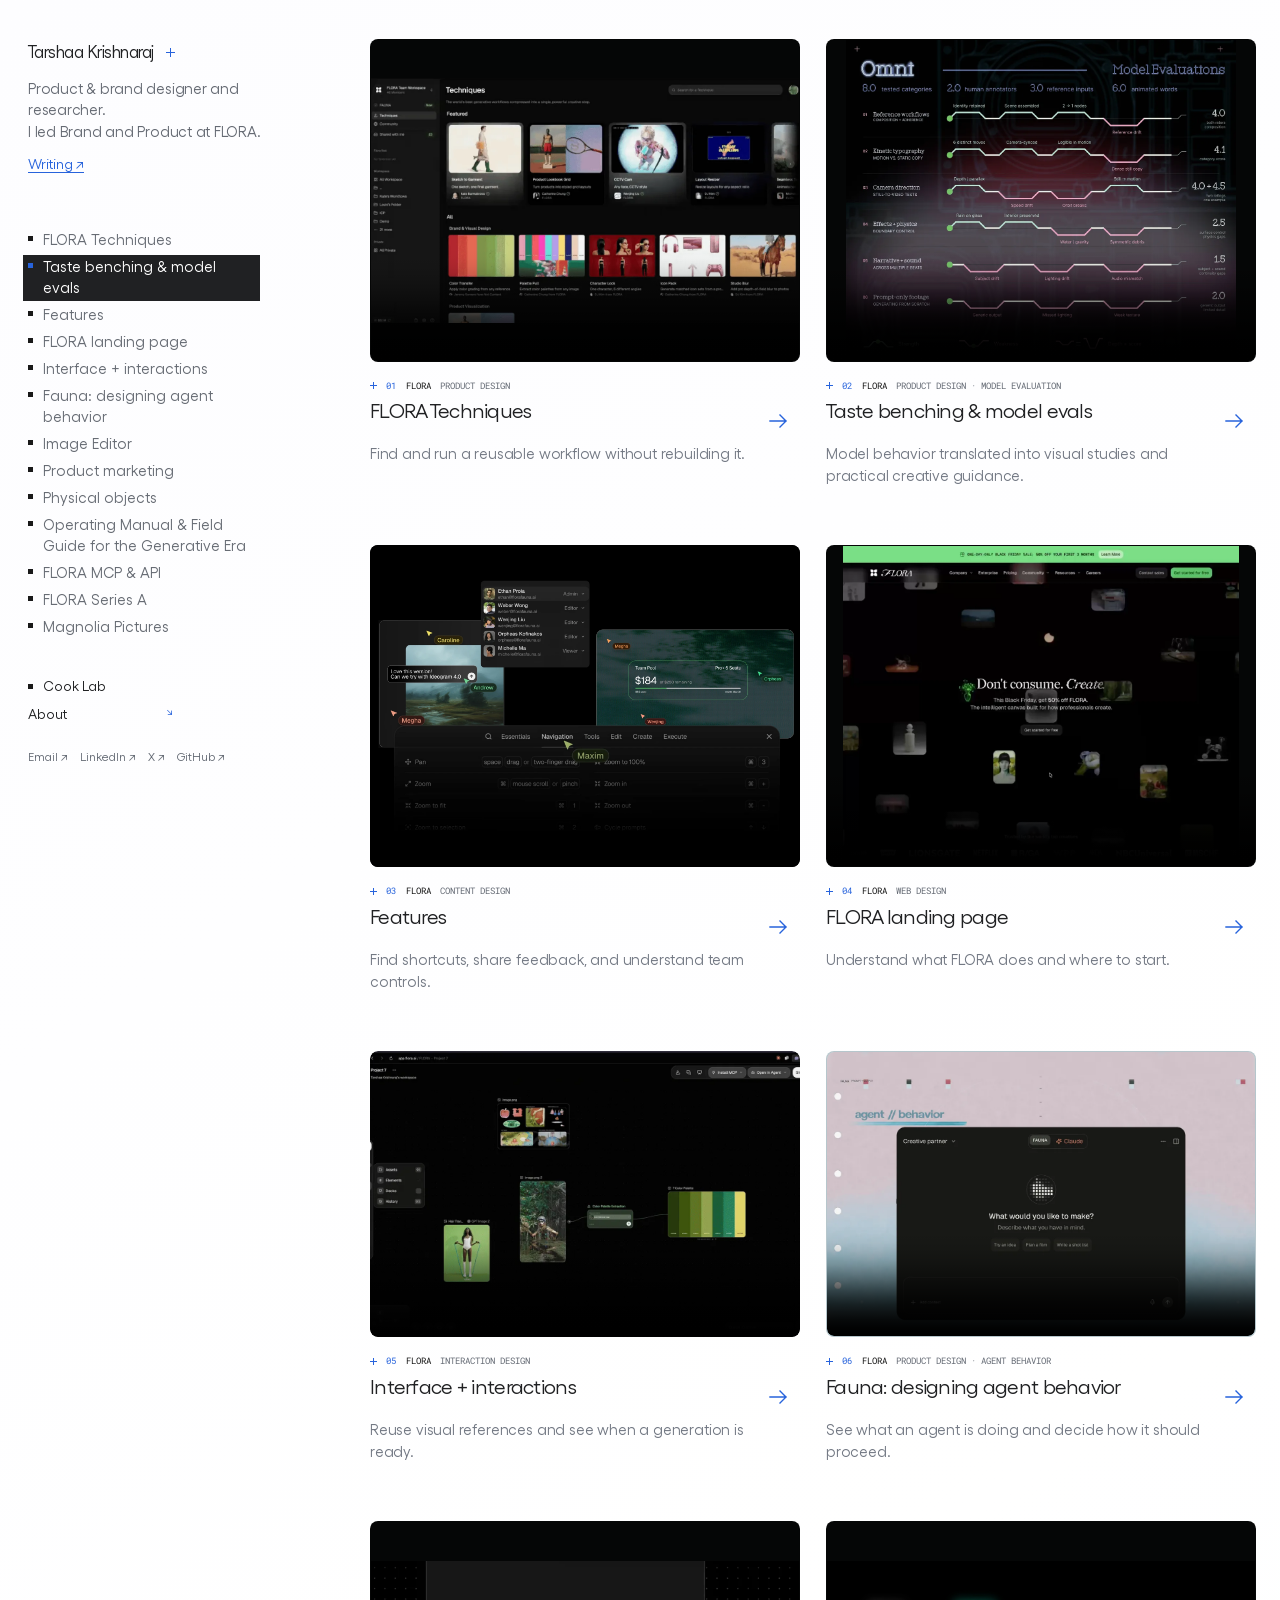
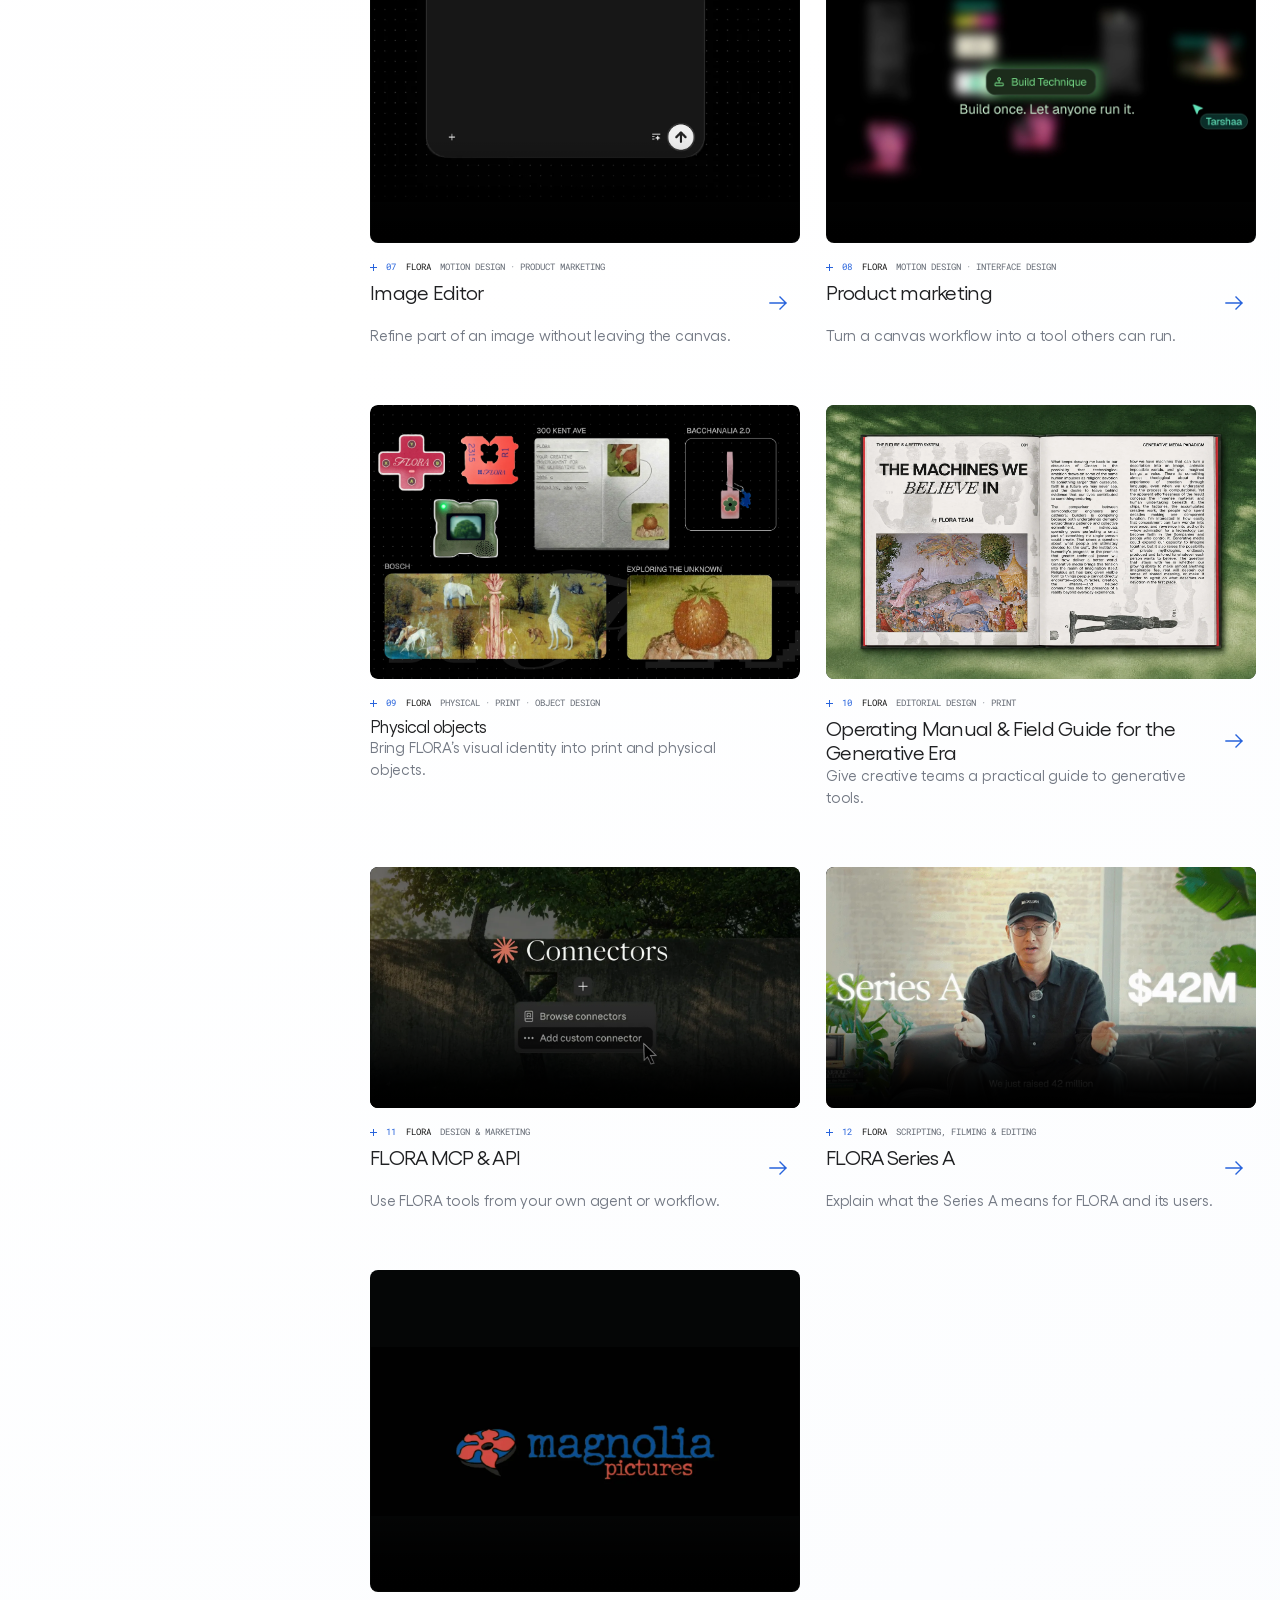
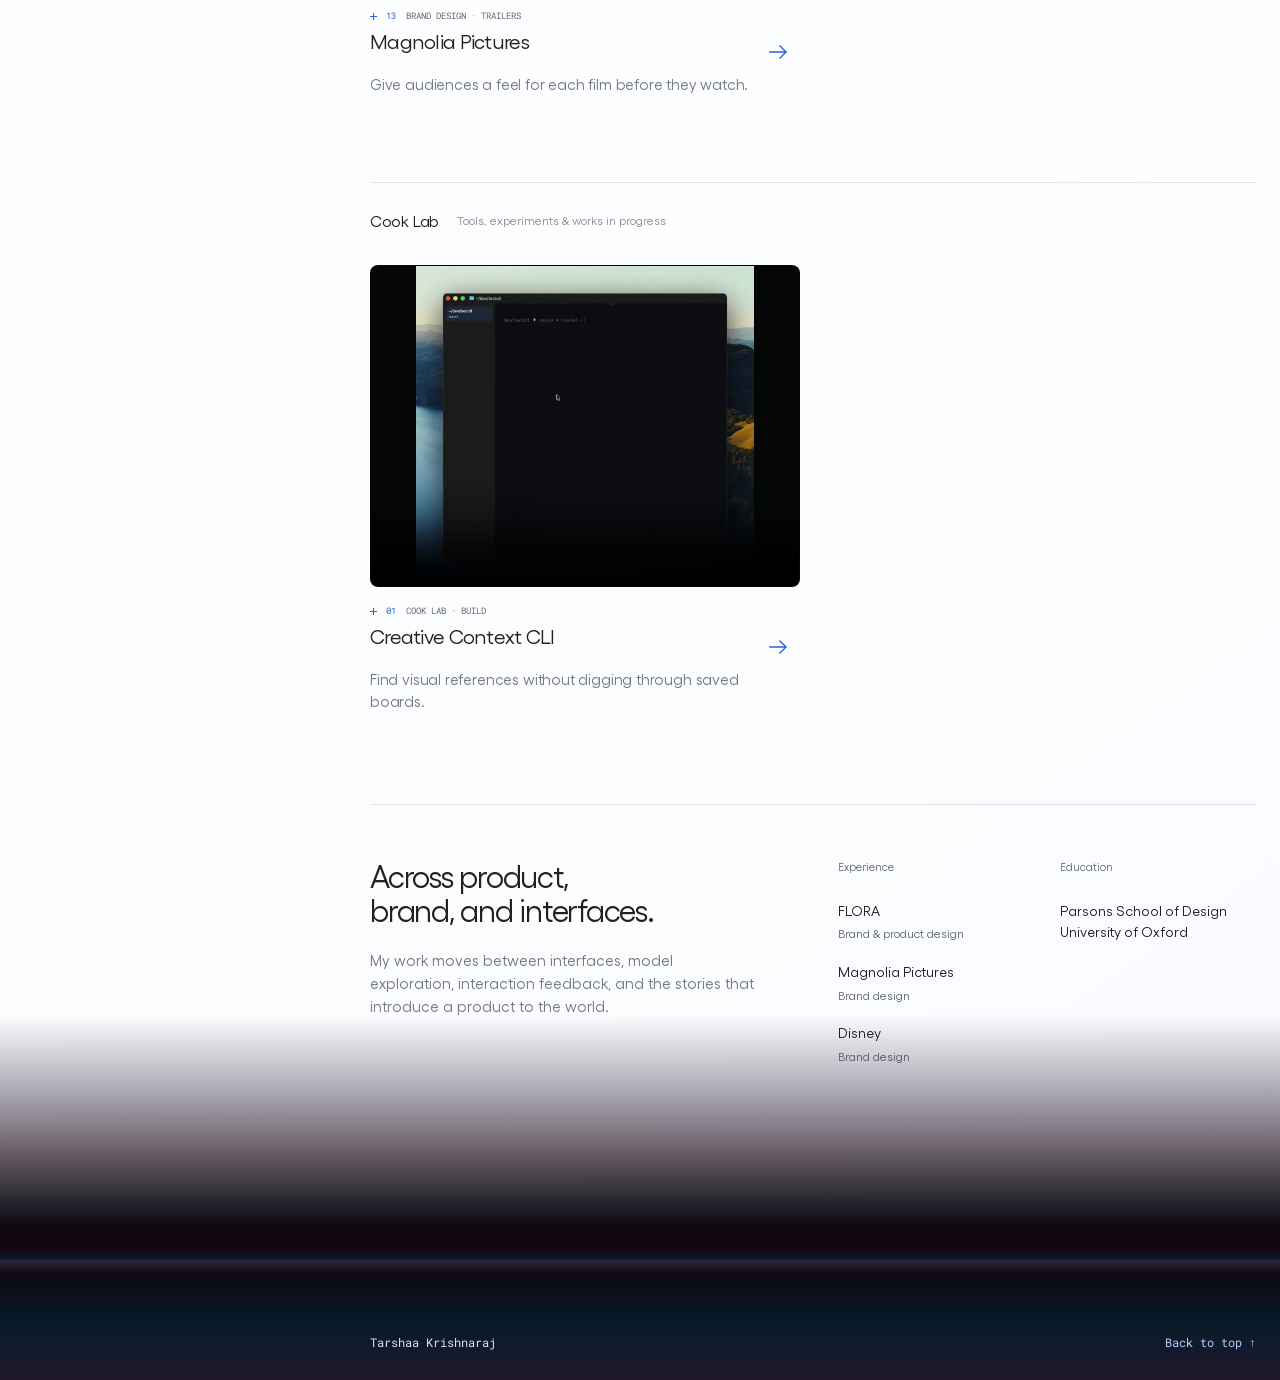
==== commit 65cba253: "Use the original 4:3 Figma export for the Features cover" ====
--- a/index.html
+++ b/index.html
@@ -7,9 +7,9 @@
   <meta name="description" content="Product and brand design, agent behavior, model evaluation, motion, and printed matter by Tarshaa Krishnaraj.">
   <link rel="canonical" href="https://tarshaakrishnaraj.com/">
   <link rel="icon" href="icon.svg" type="image/svg+xml">
-  <link rel="stylesheet" href="preview.css?v=matched-cover-rows-20261120">
+  <link rel="stylesheet" href="preview.css?v=features-figma-cover-20261120">
   <script src="projects.js?v=interface-interactions-20261120" defer></script>
-  <script src="preview.js?v=field-guide-cover-20261120" defer></script>
+  <script src="preview.js?v=features-figma-cover-20261120" defer></script>
 <link rel="stylesheet" href="gellix-fonts.css?v=published-20261116-2"><link rel="stylesheet" href="roboto-mono.css?v=published-20261116-2"></head>
 <body>
   <a class="skip" href="#work">Skip to work</a>
--- a/preview.css
+++ b/preview.css
@@ -70,14 +70,7 @@
 #motion .cover{background:transparent;border:0;}
 #motion .cover img{width:100%;height:100%;max-height:none;border-radius:8px;object-fit:cover;}
 
-/* Fit the original panels into the same frame as the landing page cover. */
-.cover.feature{background:#000;}
-.feature-composition{position:absolute;inset:0;}
-.cover.feature img{position:absolute;display:block;height:auto;object-fit:contain;border-radius:0;}
-.cover.feature .feature-comments{width:42%;left:4%;top:11%;}
-.cover.feature .feature-credits{width:54%;right:4%;top:38%;}
-.cover.feature .feature-sharing{width:33%;left:37%;top:5%;}
-.cover.feature .feature-shortcuts{width:83%;left:9%;top:68%;}
+.cover.feature{background:#000;border:0;}
 
 /* Motion controls are keyboard accessible and honor reduced-motion preferences. */
 .motion-toggle{justify-self:start;min-height:44px;padding:8px 0;font-size:12px;color:#555b65;text-decoration:underline;text-underline-offset:3px;}
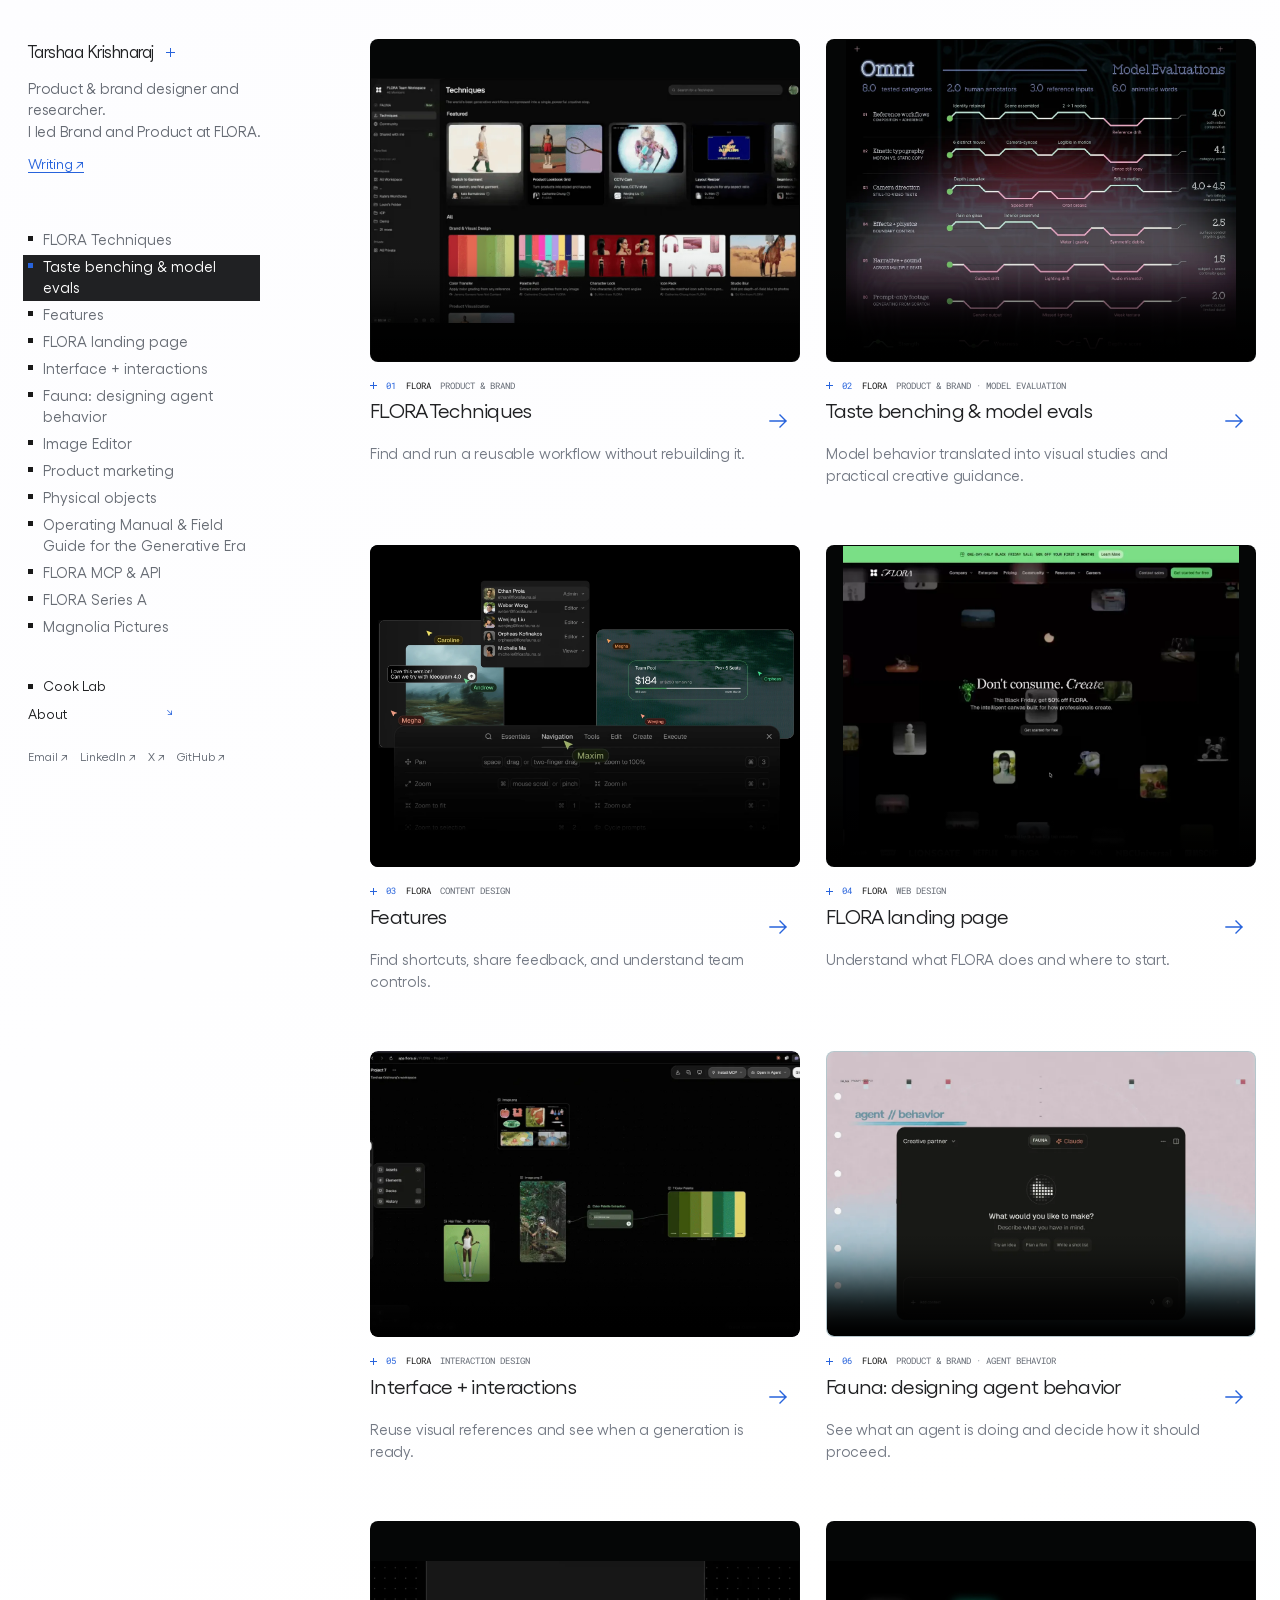
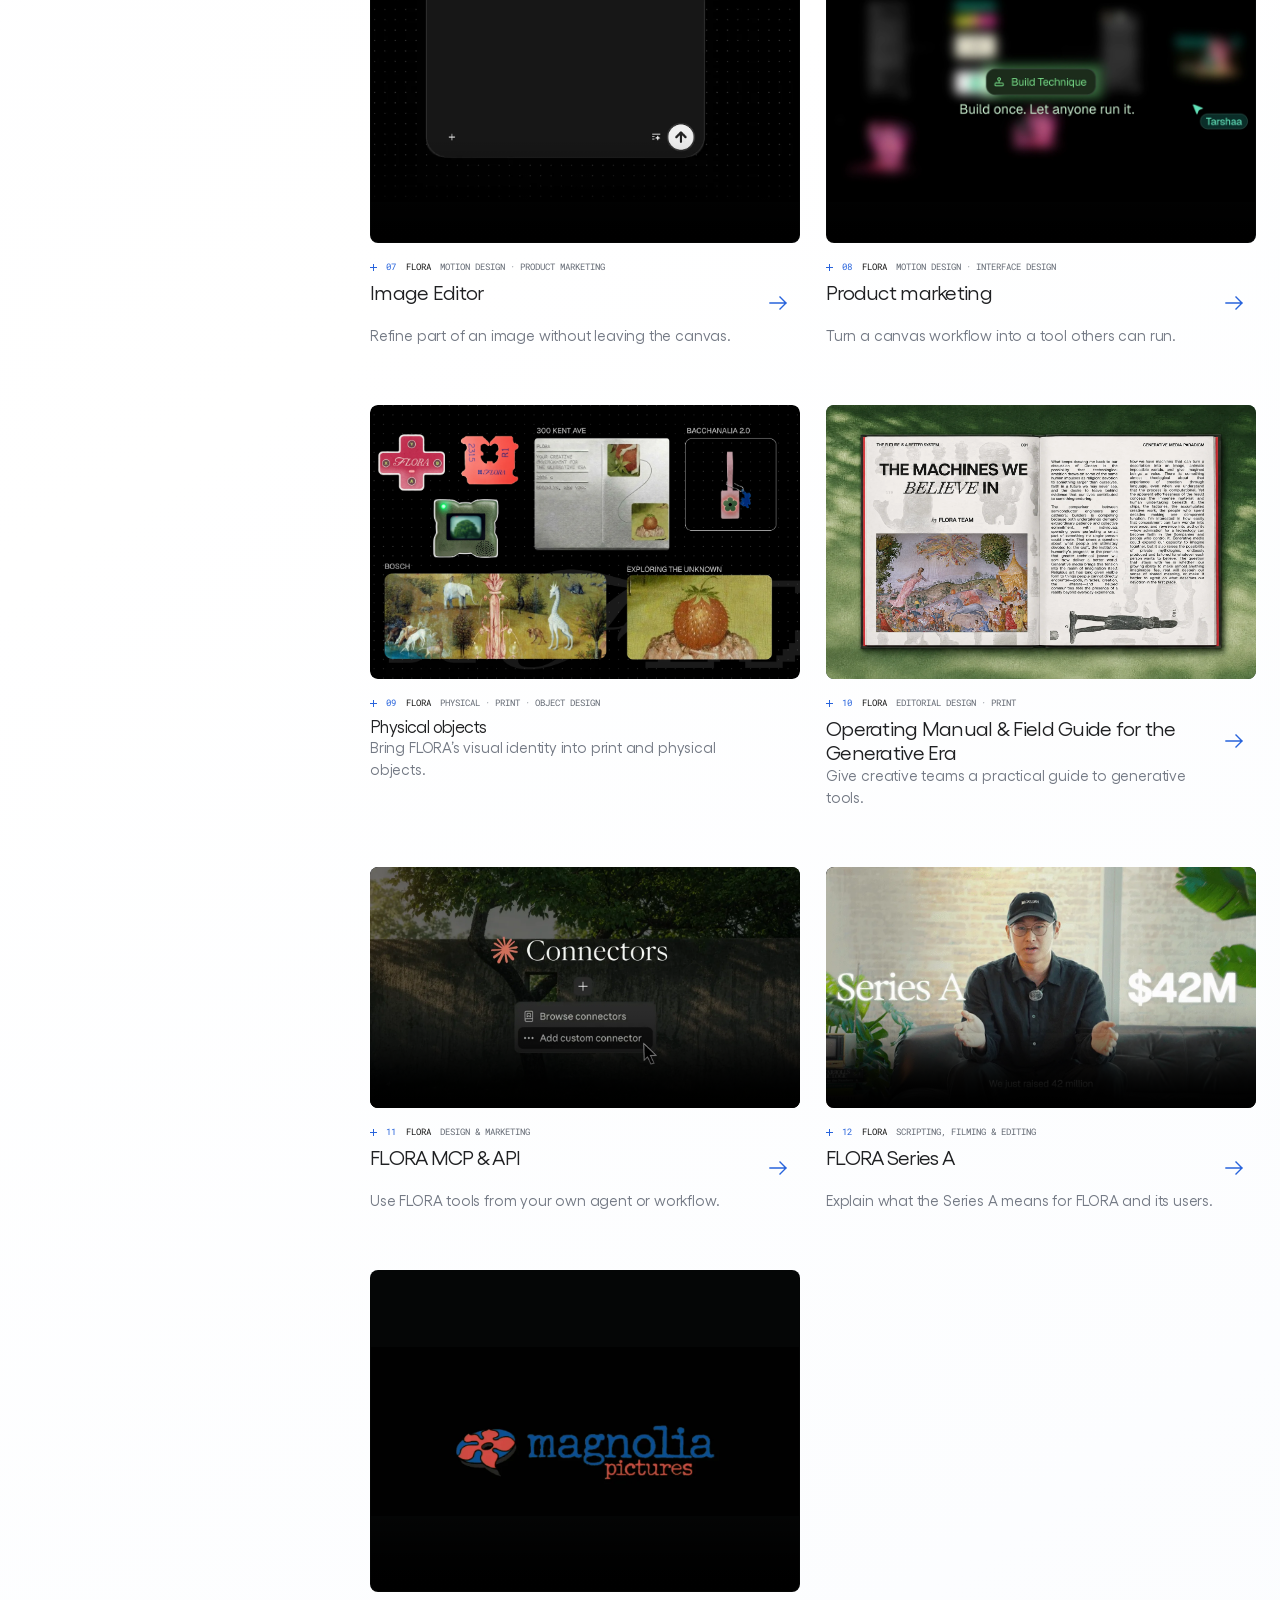
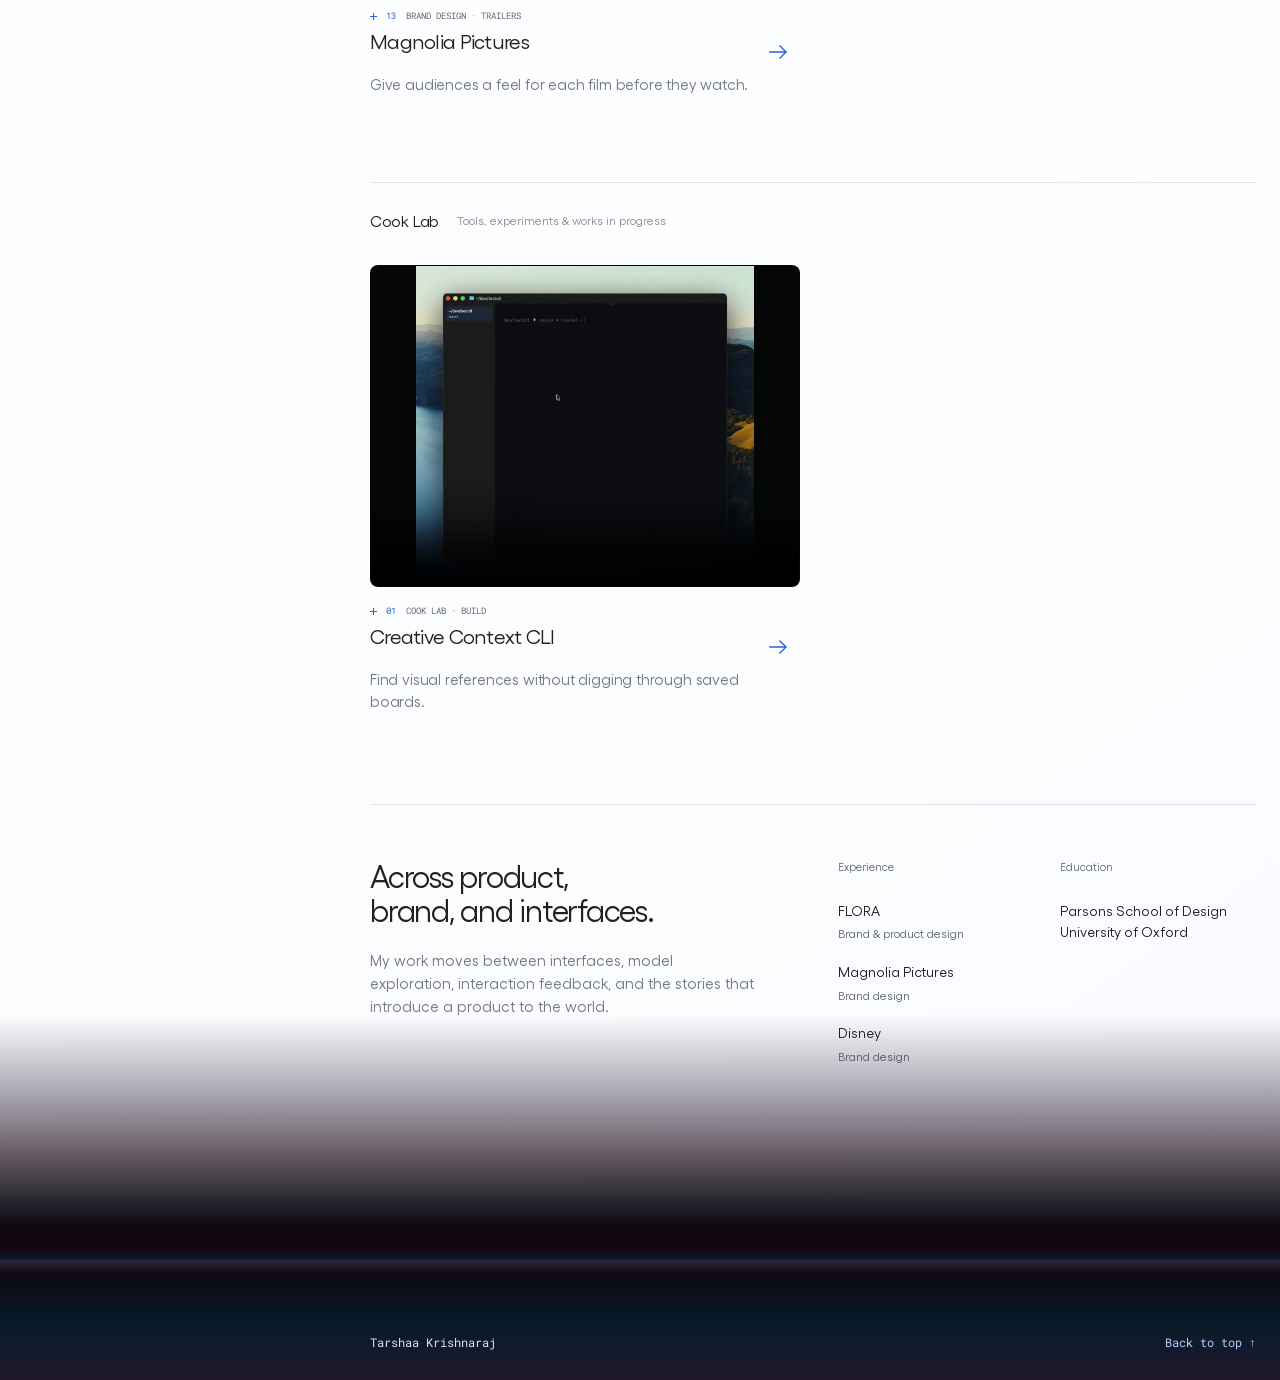
==== commit 3d9e273f: "Label product design projects Product & Brand" ====
--- a/index.html
+++ b/index.html
@@ -8,8 +8,8 @@
   <link rel="canonical" href="https://tarshaakrishnaraj.com/">
   <link rel="icon" href="icon.svg" type="image/svg+xml">
   <link rel="stylesheet" href="preview.css?v=features-figma-cover-20261120">
-  <script src="projects.js?v=interface-interactions-20261120" defer></script>
-  <script src="preview.js?v=features-figma-cover-20261120" defer></script>
+  <script src="projects.js?v=product-brand-20261124" defer></script>
+  <script src="preview.js?v=product-brand-20261124" defer></script>
 <link rel="stylesheet" href="gellix-fonts.css?v=published-20261116-2"><link rel="stylesheet" href="roboto-mono.css?v=published-20261116-2"></head>
 <body>
   <a class="skip" href="#work">Skip to work</a>
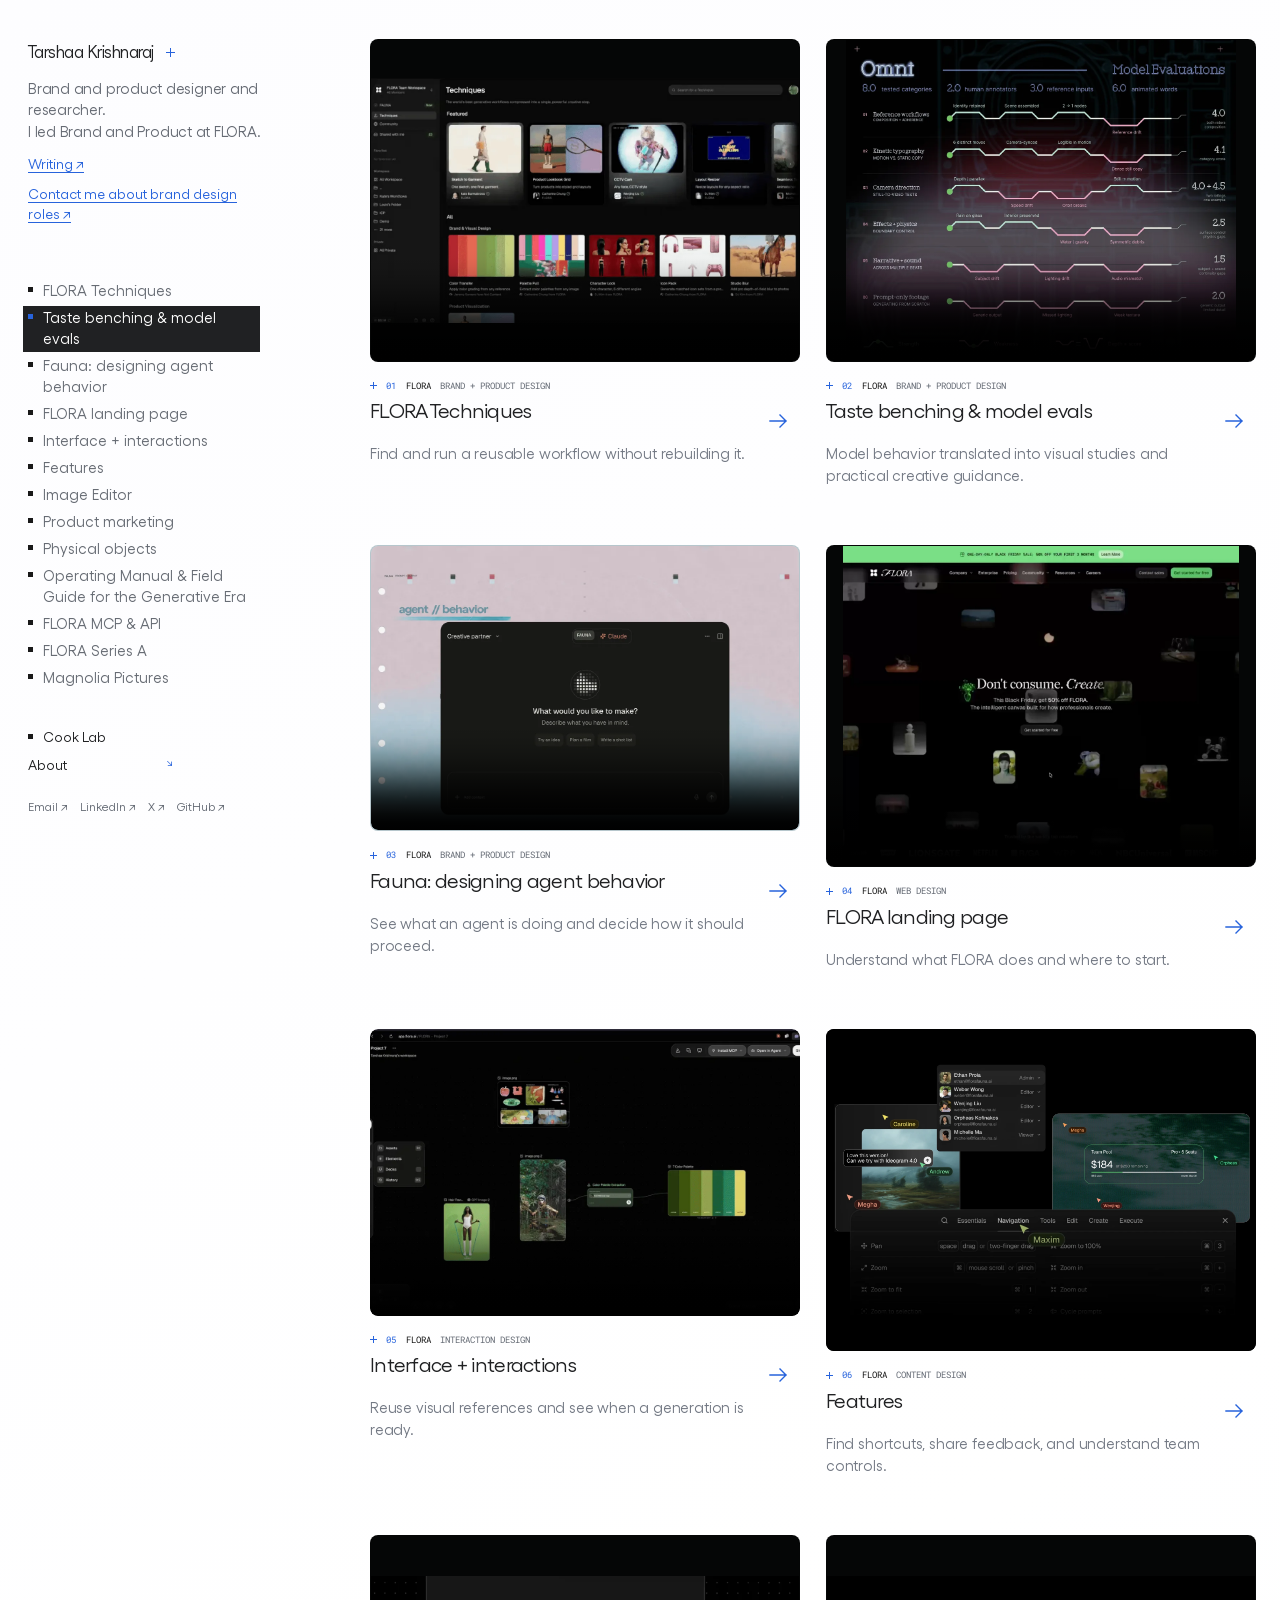
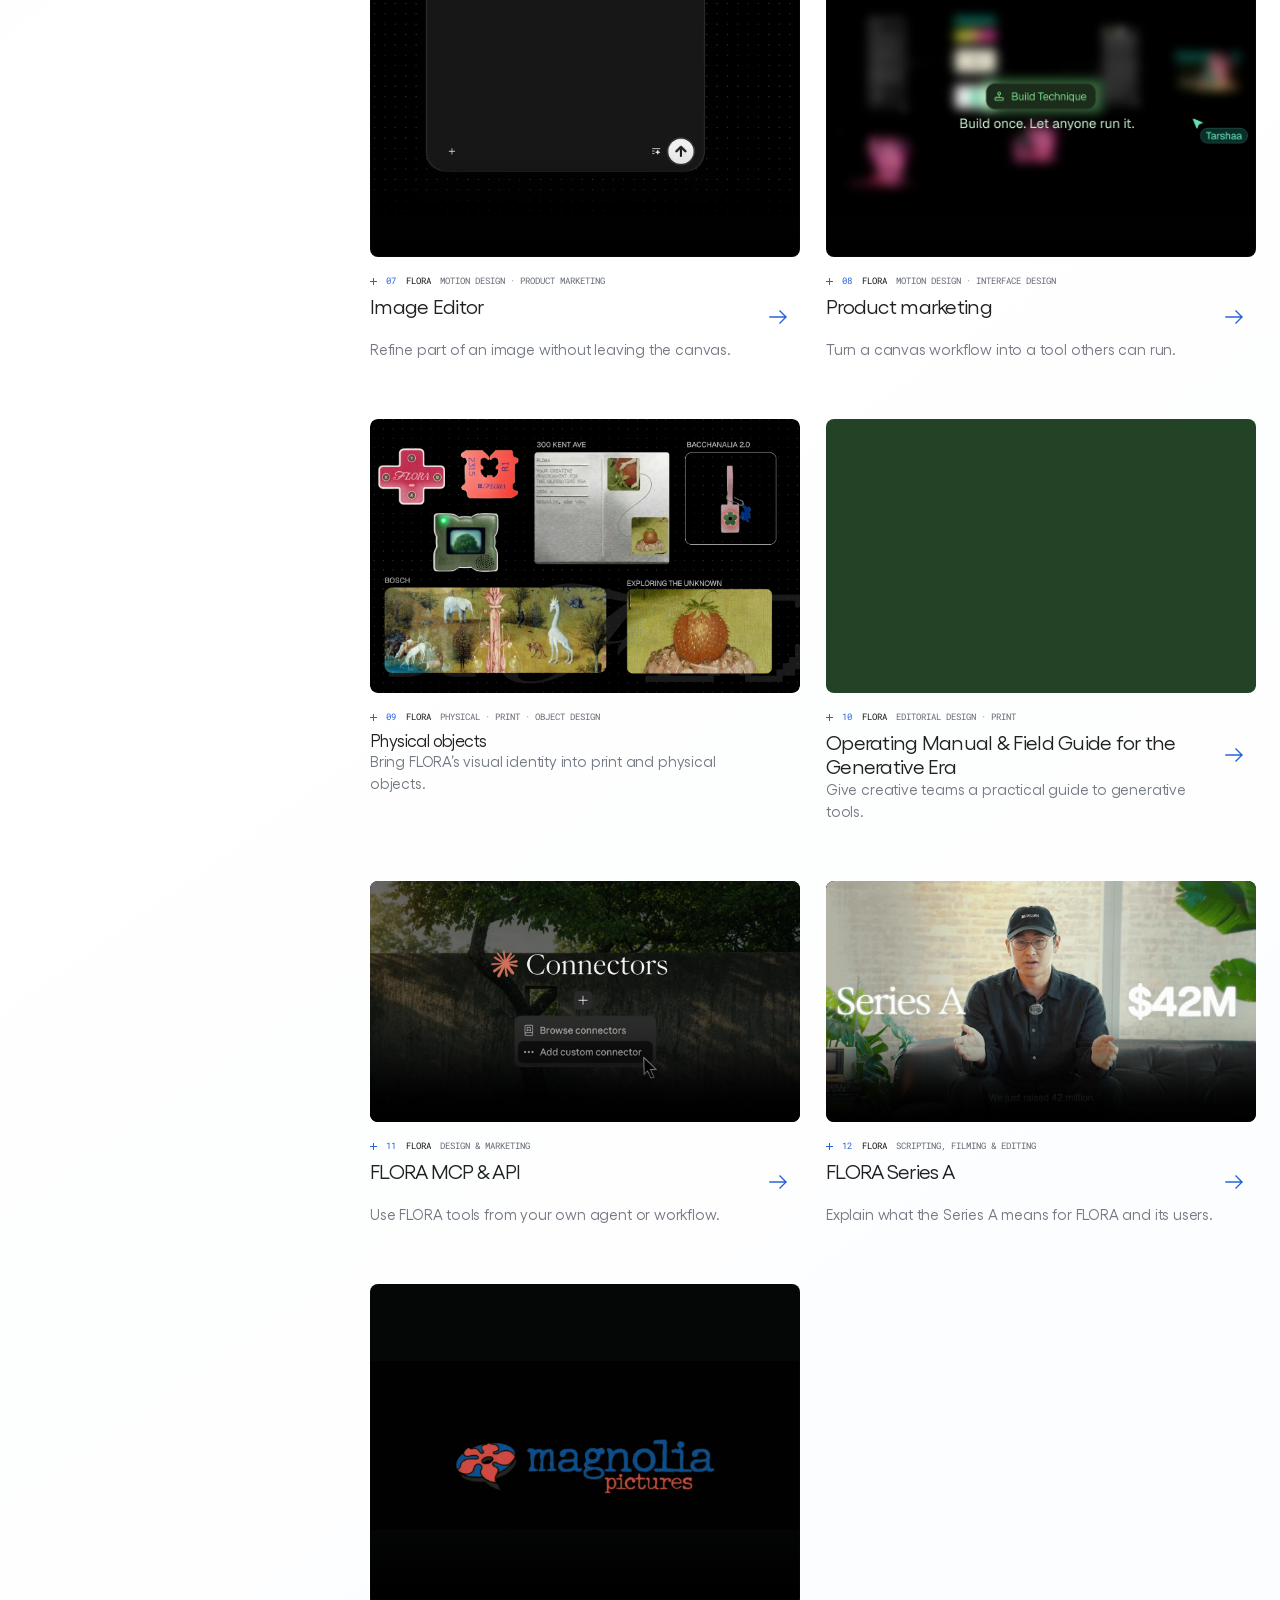
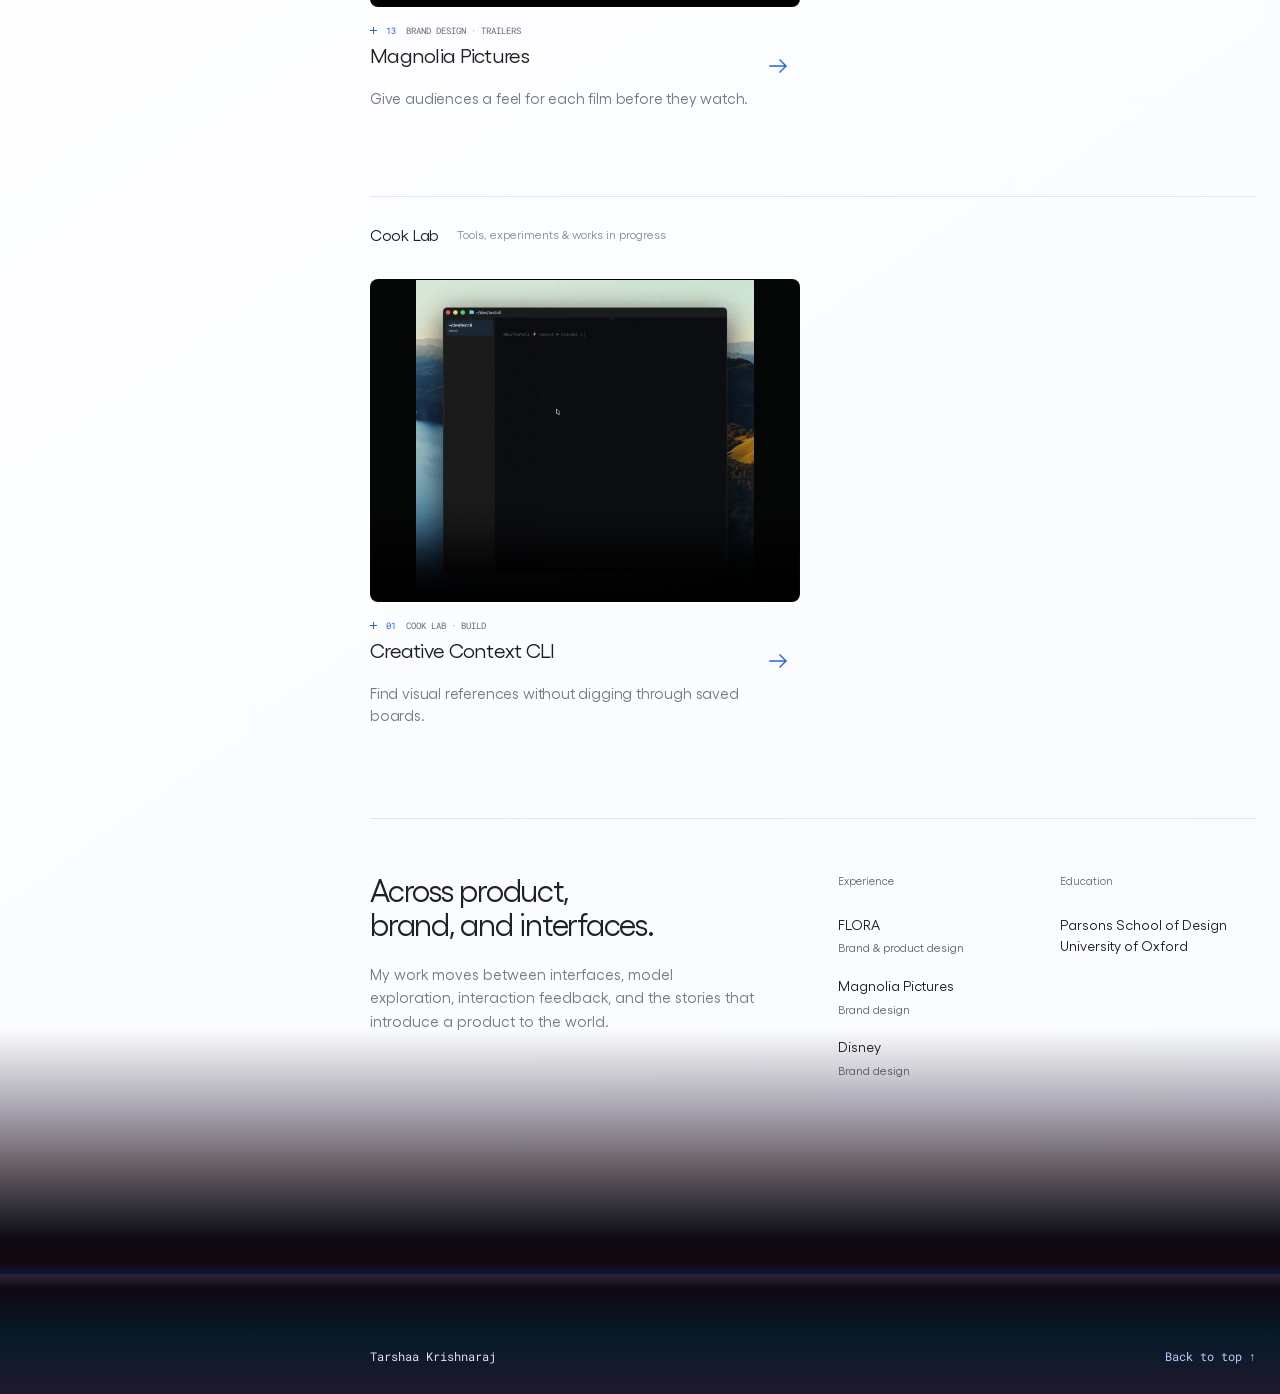
==== commit fd53e23d: "Put brand first and restore Fauna to the second row" ====
--- a/index.html
+++ b/index.html
@@ -3,20 +3,21 @@
 <head>
   <meta charset="utf-8">
   <meta name="viewport" content="width=device-width,initial-scale=1">
-  <title>Tarshaa Krishnaraj | Product & Brand Designer</title>
-  <meta name="description" content="Product and brand design, agent behavior, model evaluation, motion, and printed matter by Tarshaa Krishnaraj.">
+  <title>Tarshaa Krishnaraj | Brand + Product Designer</title>
+  <meta name="description" content="Brand and product design, agent behavior, model evaluation, motion, and printed matter by Tarshaa Krishnaraj.">
   <link rel="canonical" href="https://tarshaakrishnaraj.com/">
   <link rel="icon" href="icon.svg" type="image/svg+xml">
   <link rel="stylesheet" href="preview.css?v=features-figma-cover-20261120">
-  <script src="projects.js?v=product-brand-20261124" defer></script>
-  <script src="preview.js?v=product-brand-20261124" defer></script>
+  <script src="projects.js?v=brand-product-20261124" defer></script>
+  <script src="preview.js?v=brand-product-20261124" defer></script>
 <link rel="stylesheet" href="gellix-fonts.css?v=published-20261116-2"><link rel="stylesheet" href="roboto-mono.css?v=published-20261116-2"></head>
 <body>
   <a class="skip" href="#work">Skip to work</a>
   <aside class="index">
     <a class="identity" href="#top">Tarshaa Krishnaraj <span class="tiny-cross" aria-hidden="true"></span></a>
-    <p class="intro">Product &amp; brand designer and researcher.<br>I led Brand and Product at FLORA.</p>
+    <p class="intro">Brand and product designer and researcher.<br>I led Brand and Product at FLORA.</p>
     <a class="writing-link" href="https://tunatartar.substack.com/" target="_blank" rel="noopener noreferrer">Writing <span aria-hidden="true">↗</span></a>
+    <a class="writing-link" href="mailto:tarshaakrishnaraj@gmail.com?subject=Brand%20design%20role">Contact me about brand design roles <span aria-hidden="true">↗</span></a>
     <nav aria-label="Project index" id="project-nav"></nav>
     <div class="index-bottom">
       <a href="#cook-lab" class="lab-index"><span class="index-dot" aria-hidden="true"></span>Cook Lab</a>
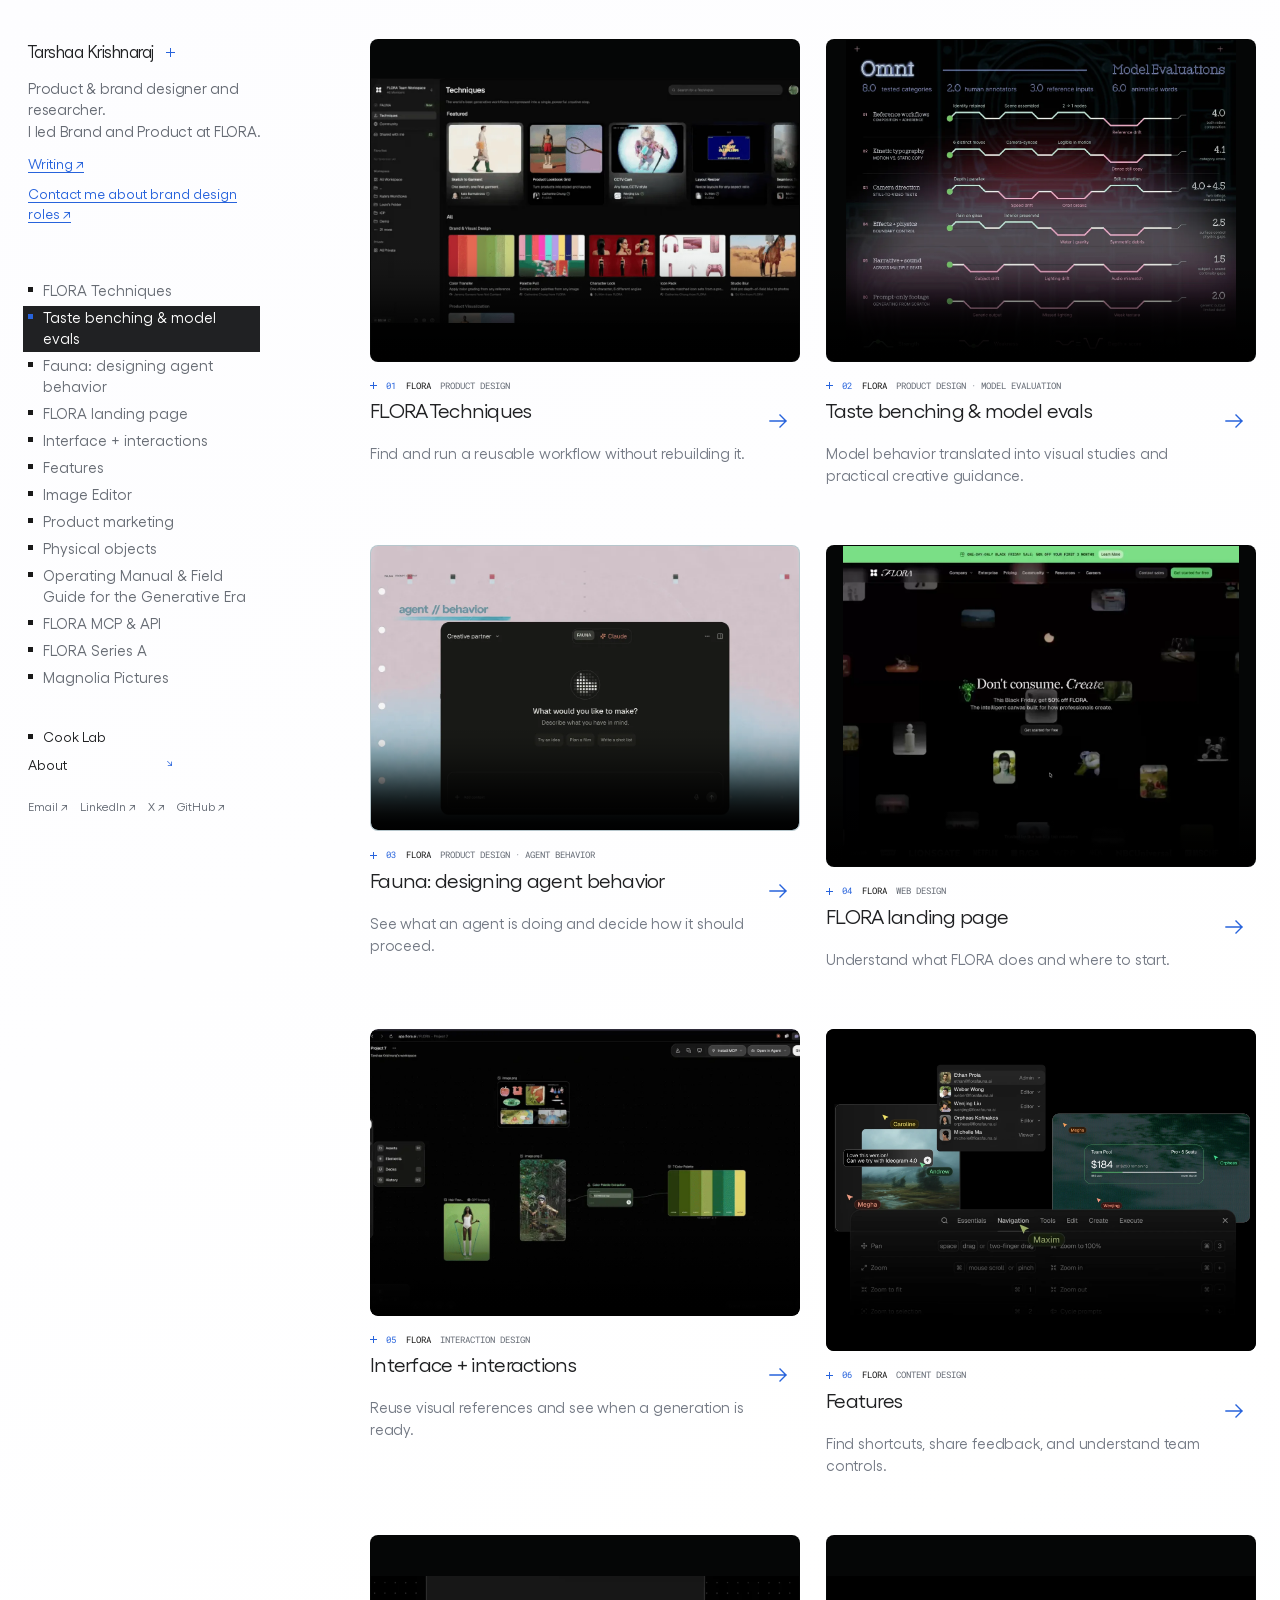
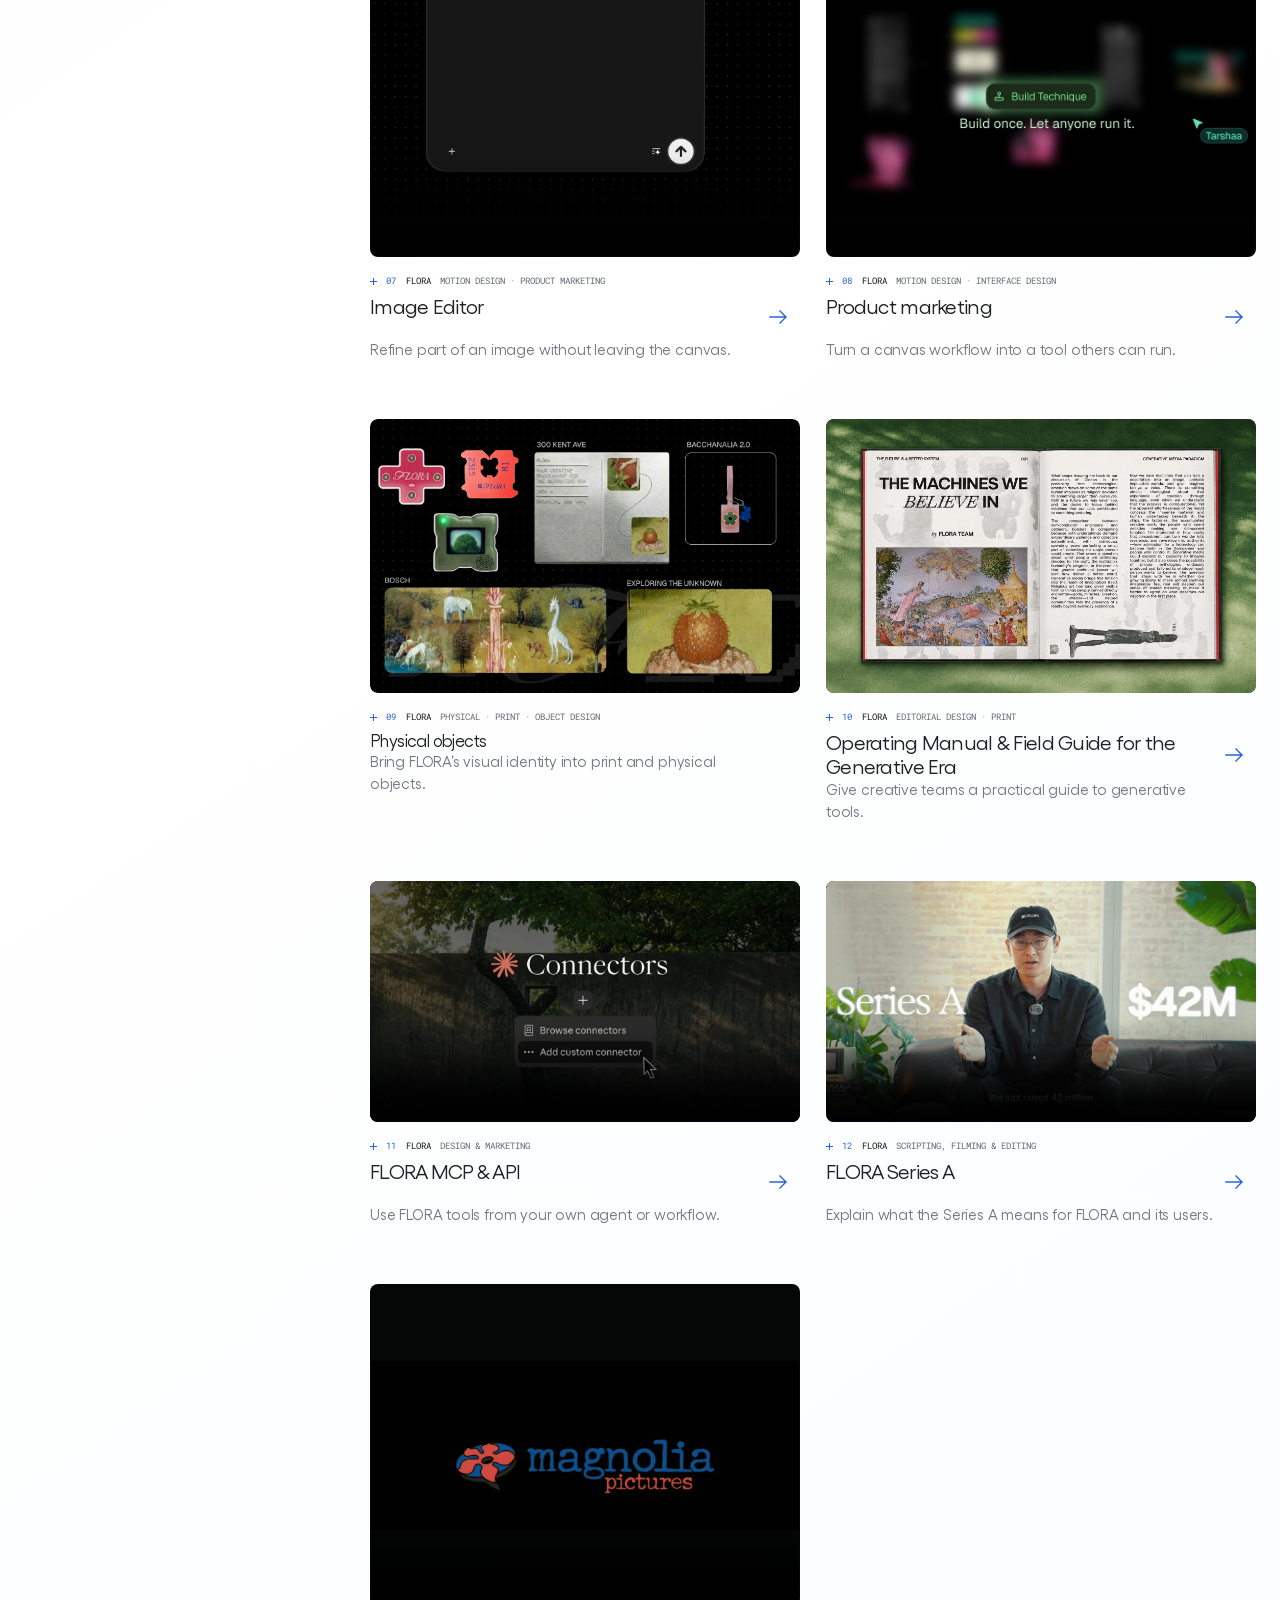
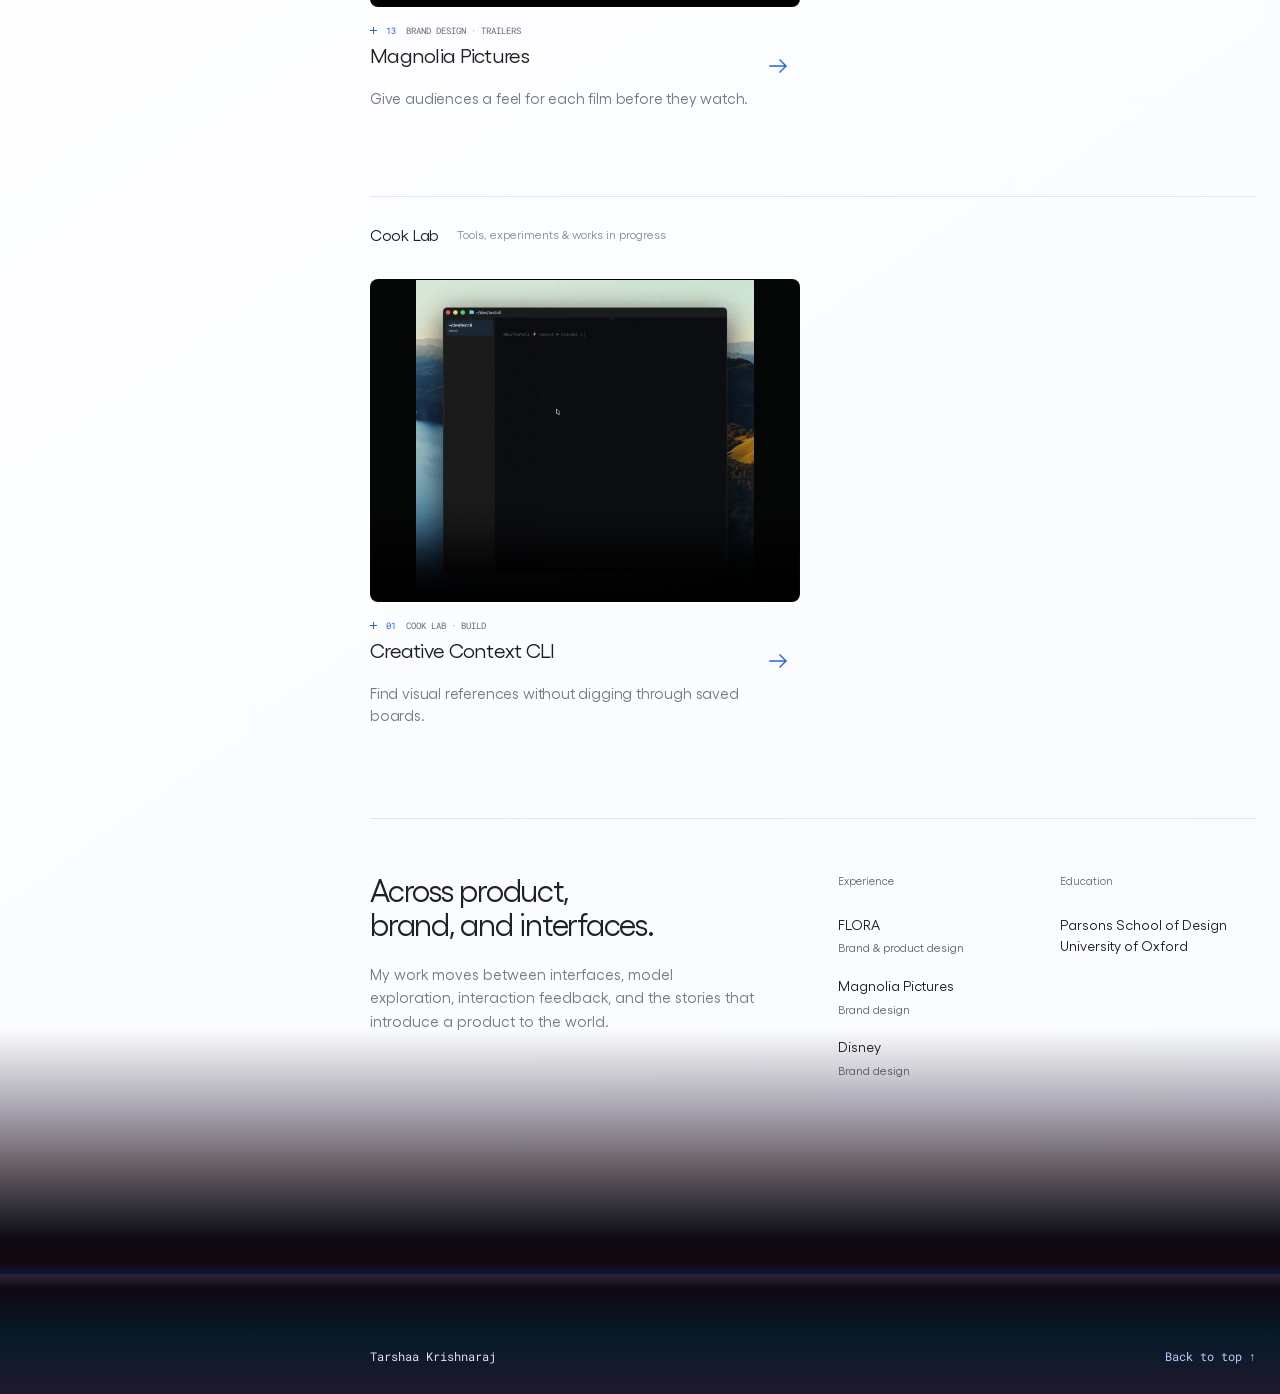
==== commit 0dd8c6ac: "Show Field Guide spreads side by side and restore project labels" ====
--- a/index.html
+++ b/index.html
@@ -3,19 +3,19 @@
 <head>
   <meta charset="utf-8">
   <meta name="viewport" content="width=device-width,initial-scale=1">
-  <title>Tarshaa Krishnaraj | Brand + Product Designer</title>
-  <meta name="description" content="Brand and product design, agent behavior, model evaluation, motion, and printed matter by Tarshaa Krishnaraj.">
+  <title>Tarshaa Krishnaraj | Product & Brand Designer</title>
+  <meta name="description" content="Product and brand design, agent behavior, model evaluation, motion, and printed matter by Tarshaa Krishnaraj.">
   <link rel="canonical" href="https://tarshaakrishnaraj.com/">
   <link rel="icon" href="icon.svg" type="image/svg+xml">
   <link rel="stylesheet" href="preview.css?v=features-figma-cover-20261120">
-  <script src="projects.js?v=brand-product-20261124" defer></script>
-  <script src="preview.js?v=brand-product-20261124" defer></script>
+  <script src="projects.js?v=field-guide-grid-20261124" defer></script>
+  <script src="preview.js?v=field-guide-grid-20261124" defer></script>
 <link rel="stylesheet" href="gellix-fonts.css?v=published-20261116-2"><link rel="stylesheet" href="roboto-mono.css?v=published-20261116-2"></head>
 <body>
   <a class="skip" href="#work">Skip to work</a>
   <aside class="index">
     <a class="identity" href="#top">Tarshaa Krishnaraj <span class="tiny-cross" aria-hidden="true"></span></a>
-    <p class="intro">Brand and product designer and researcher.<br>I led Brand and Product at FLORA.</p>
+    <p class="intro">Product &amp; brand designer and researcher.<br>I led Brand and Product at FLORA.</p>
     <a class="writing-link" href="https://tunatartar.substack.com/" target="_blank" rel="noopener noreferrer">Writing <span aria-hidden="true">↗</span></a>
     <a class="writing-link" href="mailto:tarshaakrishnaraj@gmail.com?subject=Brand%20design%20role">Contact me about brand design roles <span aria-hidden="true">↗</span></a>
     <nav aria-label="Project index" id="project-nav"></nav>
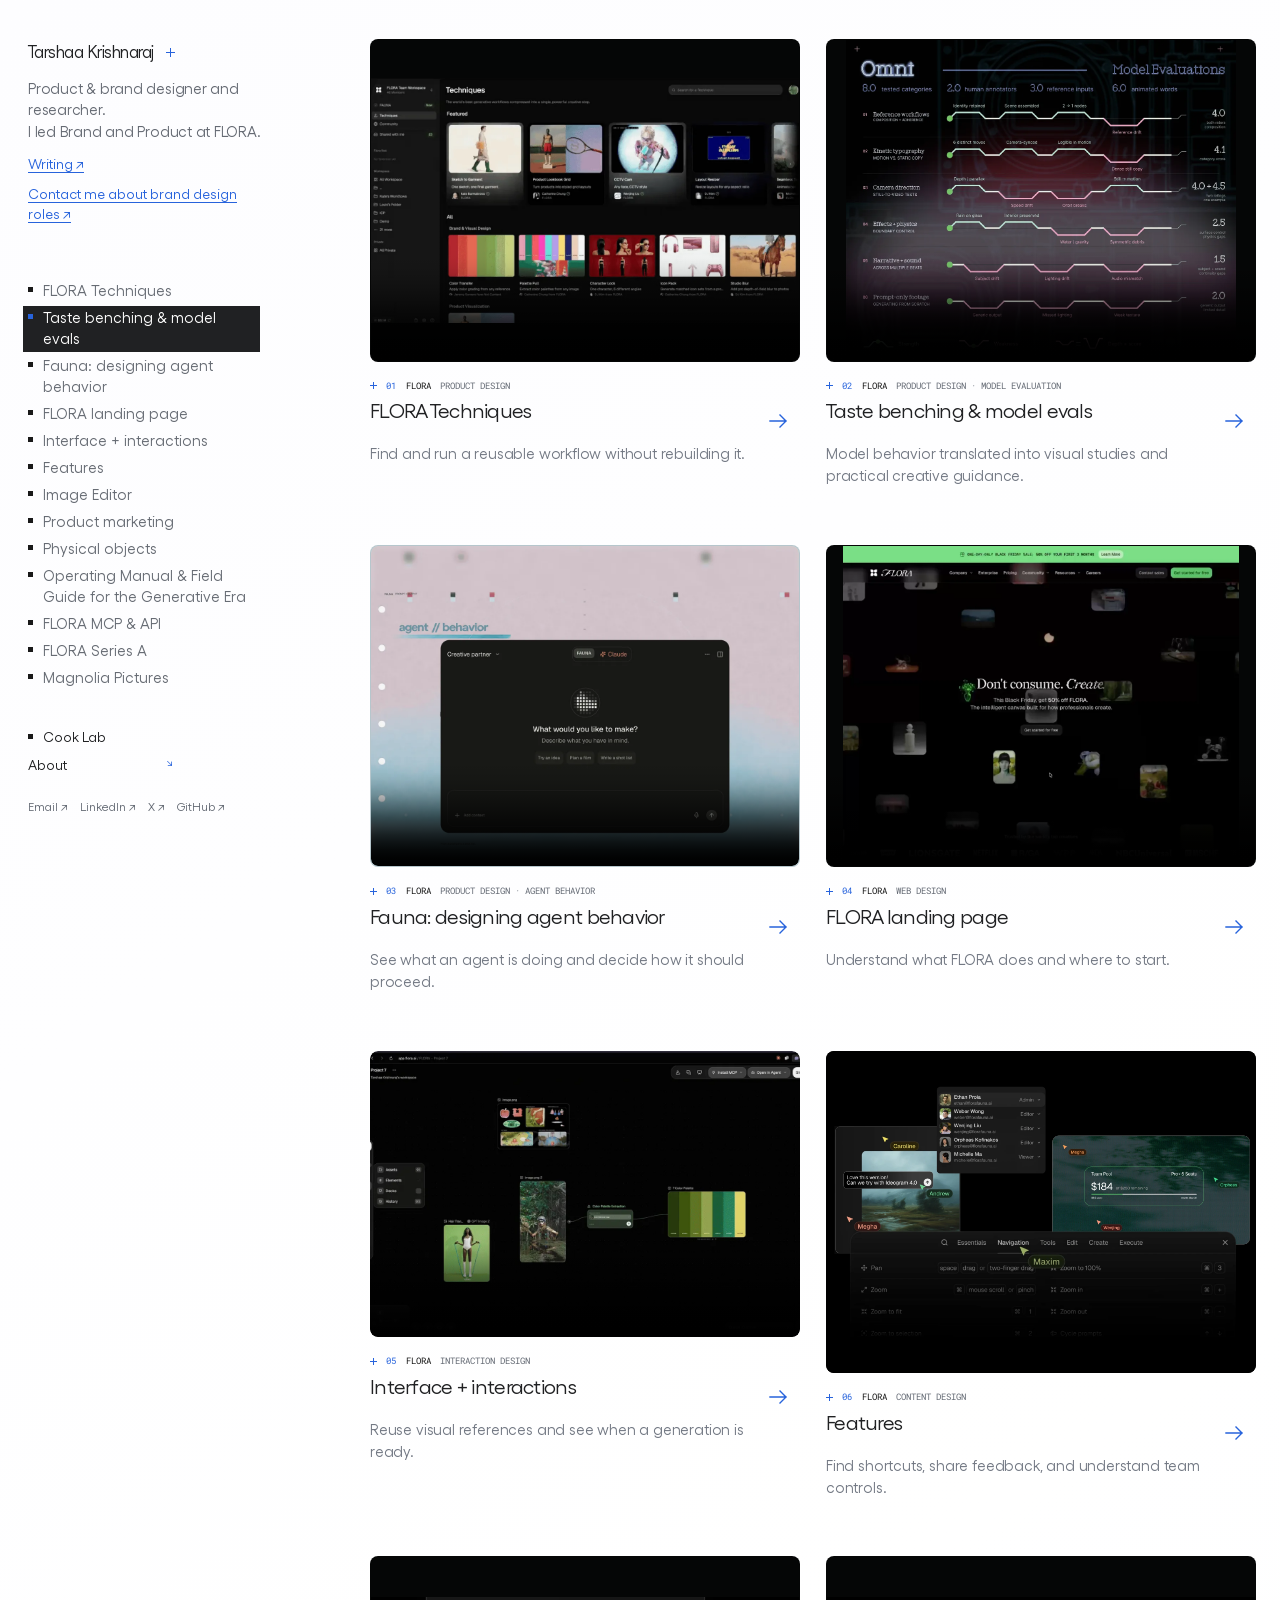
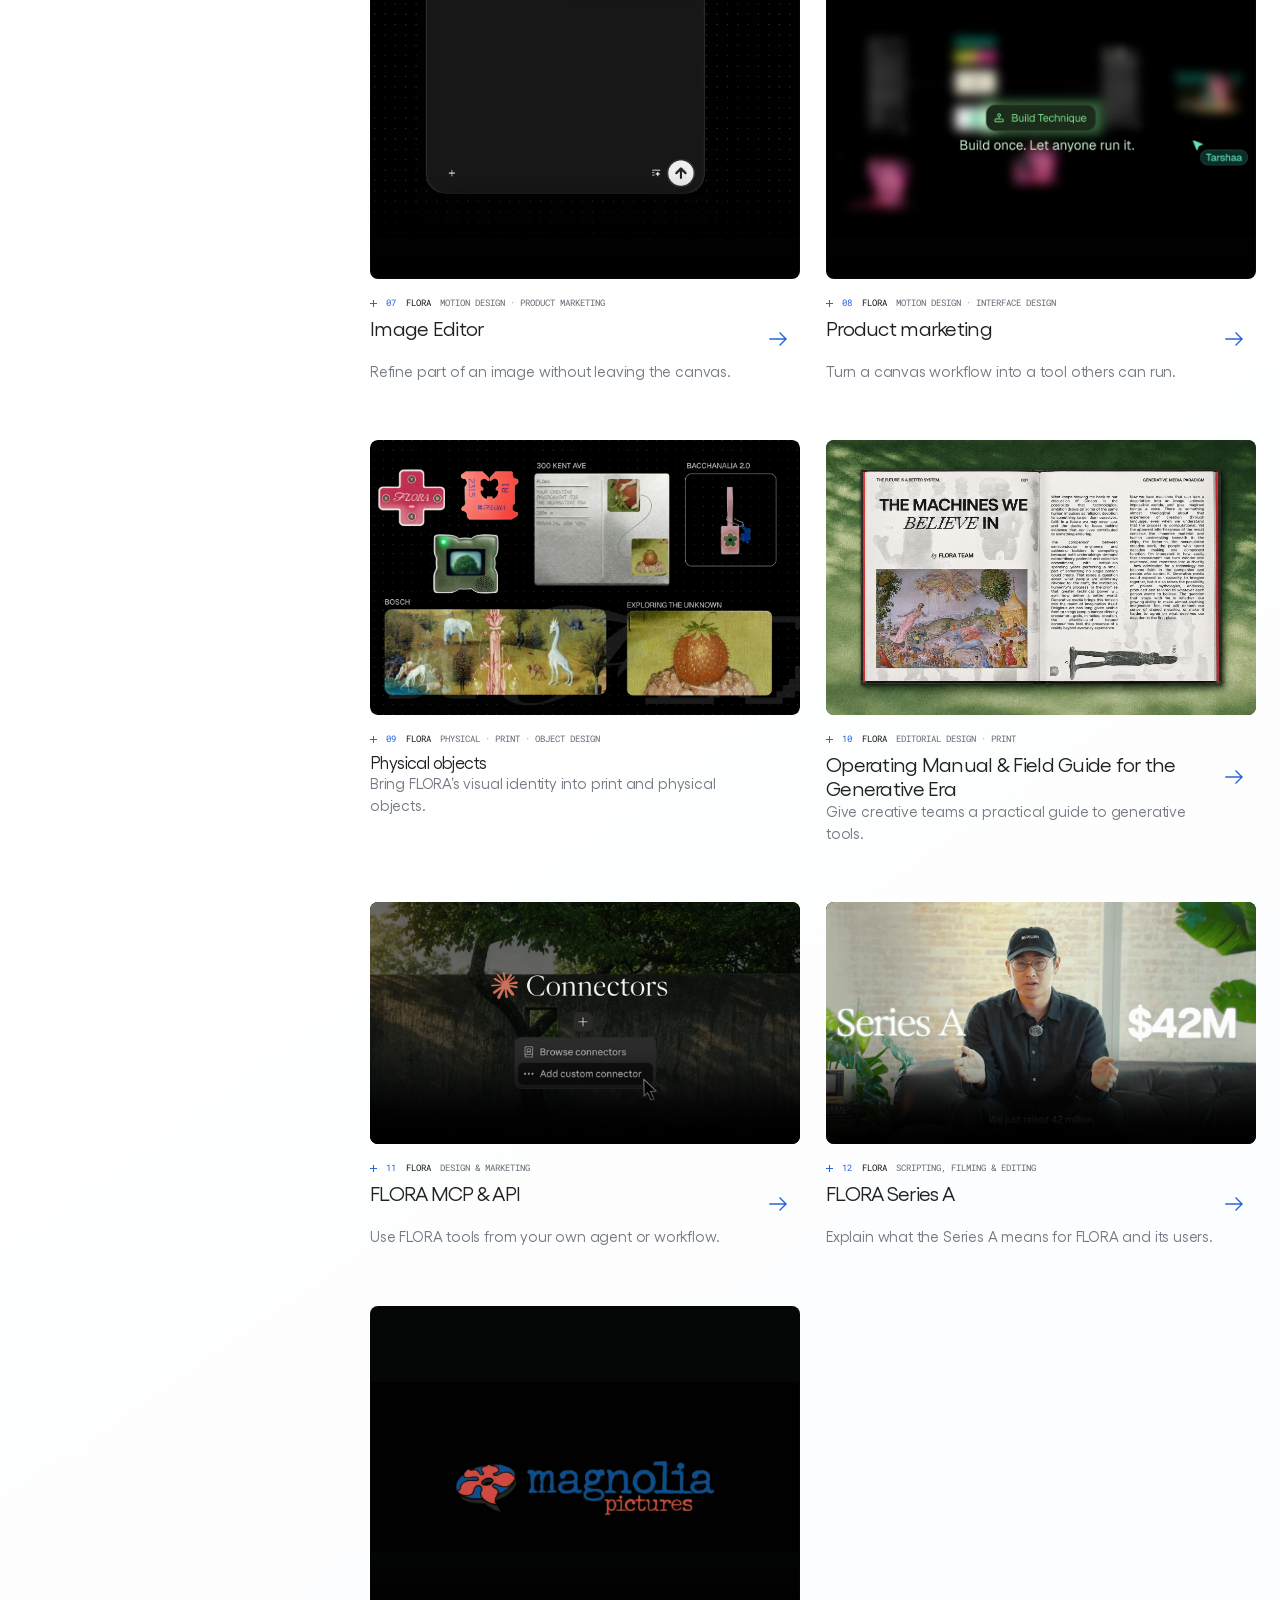
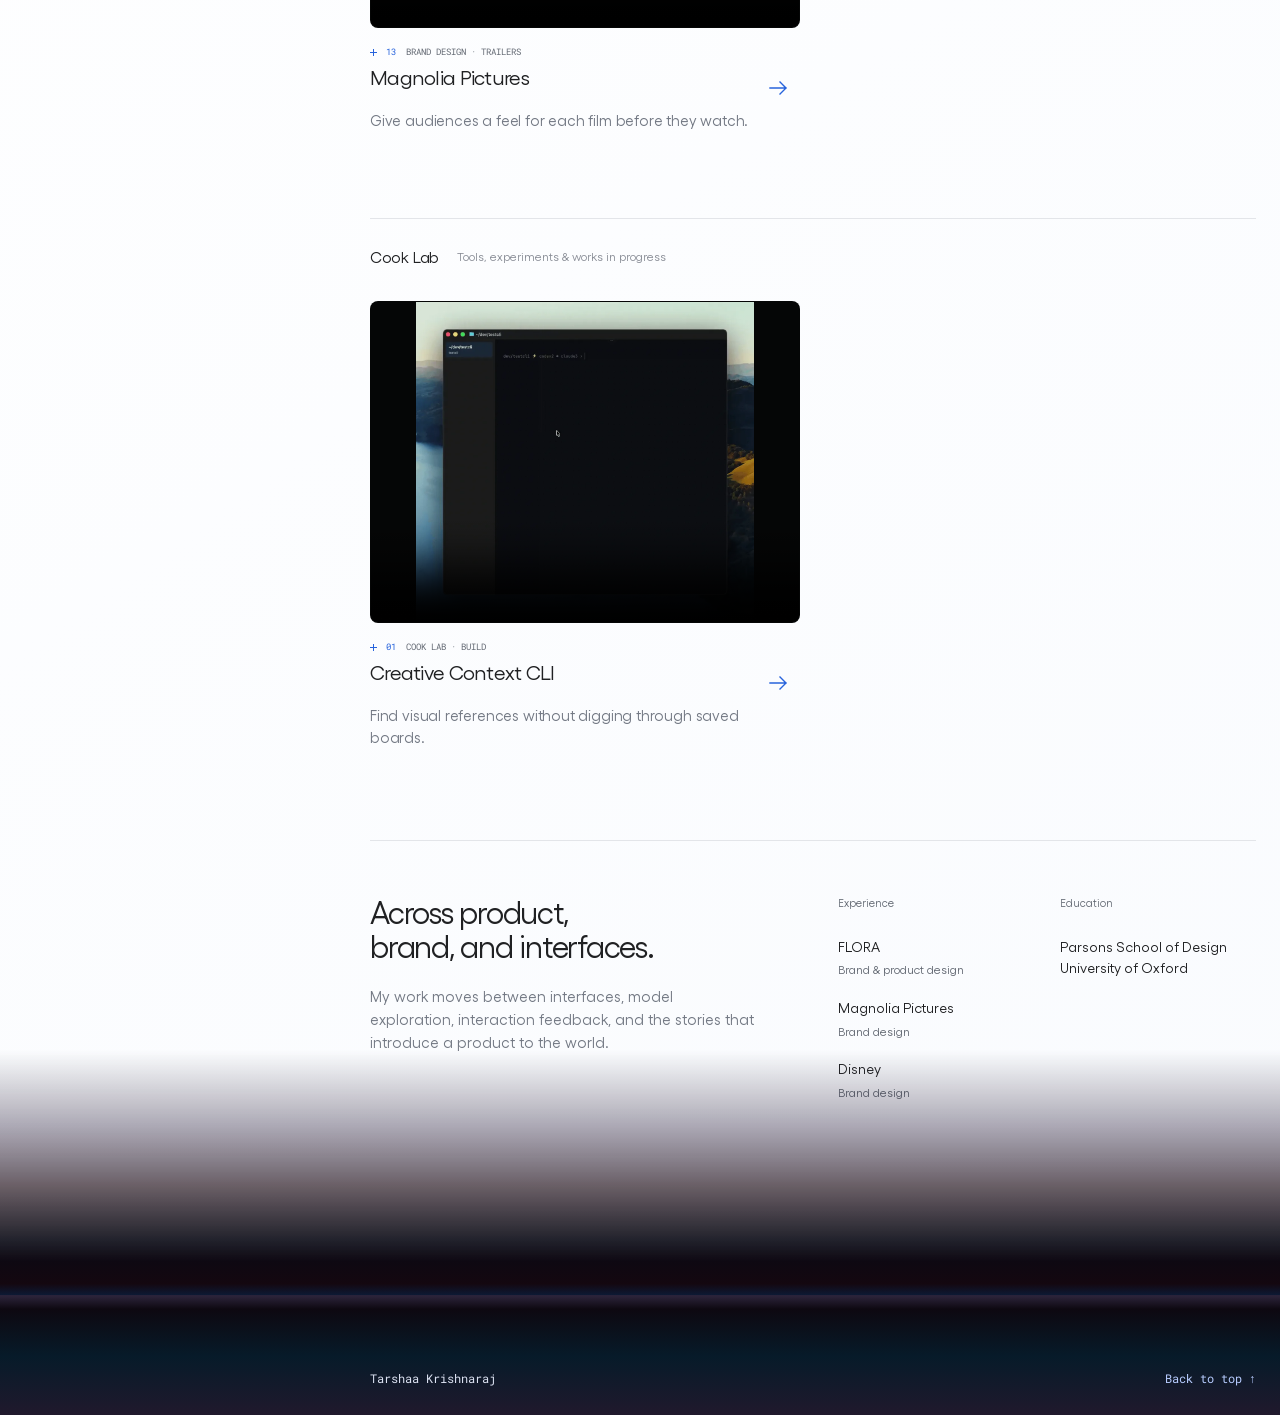
==== commit a94f3cad: "Match the Fauna and FLORA landing page cover frames" ====
--- a/index.html
+++ b/index.html
@@ -7,7 +7,7 @@
   <meta name="description" content="Product and brand design, agent behavior, model evaluation, motion, and printed matter by Tarshaa Krishnaraj.">
   <link rel="canonical" href="https://tarshaakrishnaraj.com/">
   <link rel="icon" href="icon.svg" type="image/svg+xml">
-  <link rel="stylesheet" href="preview.css?v=features-figma-cover-20261120">
+  <link rel="stylesheet" href="preview.css?v=fauna-cover-match-20261124">
   <script src="projects.js?v=field-guide-grid-20261124" defer></script>
   <script src="preview.js?v=field-guide-grid-20261124" defer></script>
 <link rel="stylesheet" href="gellix-fonts.css?v=published-20261116-2"><link rel="stylesheet" href="roboto-mono.css?v=published-20261116-2"></head>
--- a/preview.css
+++ b/preview.css
@@ -31,7 +31,7 @@
 .cover.physical .physical-collection{max-height:100%;}
 /* Each pair uses one frame ratio, with media scaled proportionally. */
 :is(#mcp-api,#fundraise) .cover{aspect-ratio:16/9;border:0;}
-:is(#motion,#fauna-settings) .cover{aspect-ratio:3/2;}
+#motion .cover{aspect-ratio:3/2;}
 #fauna-settings .cover video{object-fit:cover;}
 .card-meta{flex-wrap:wrap;row-gap:5px;}
 .card-meta .client-name{color:#151515;}
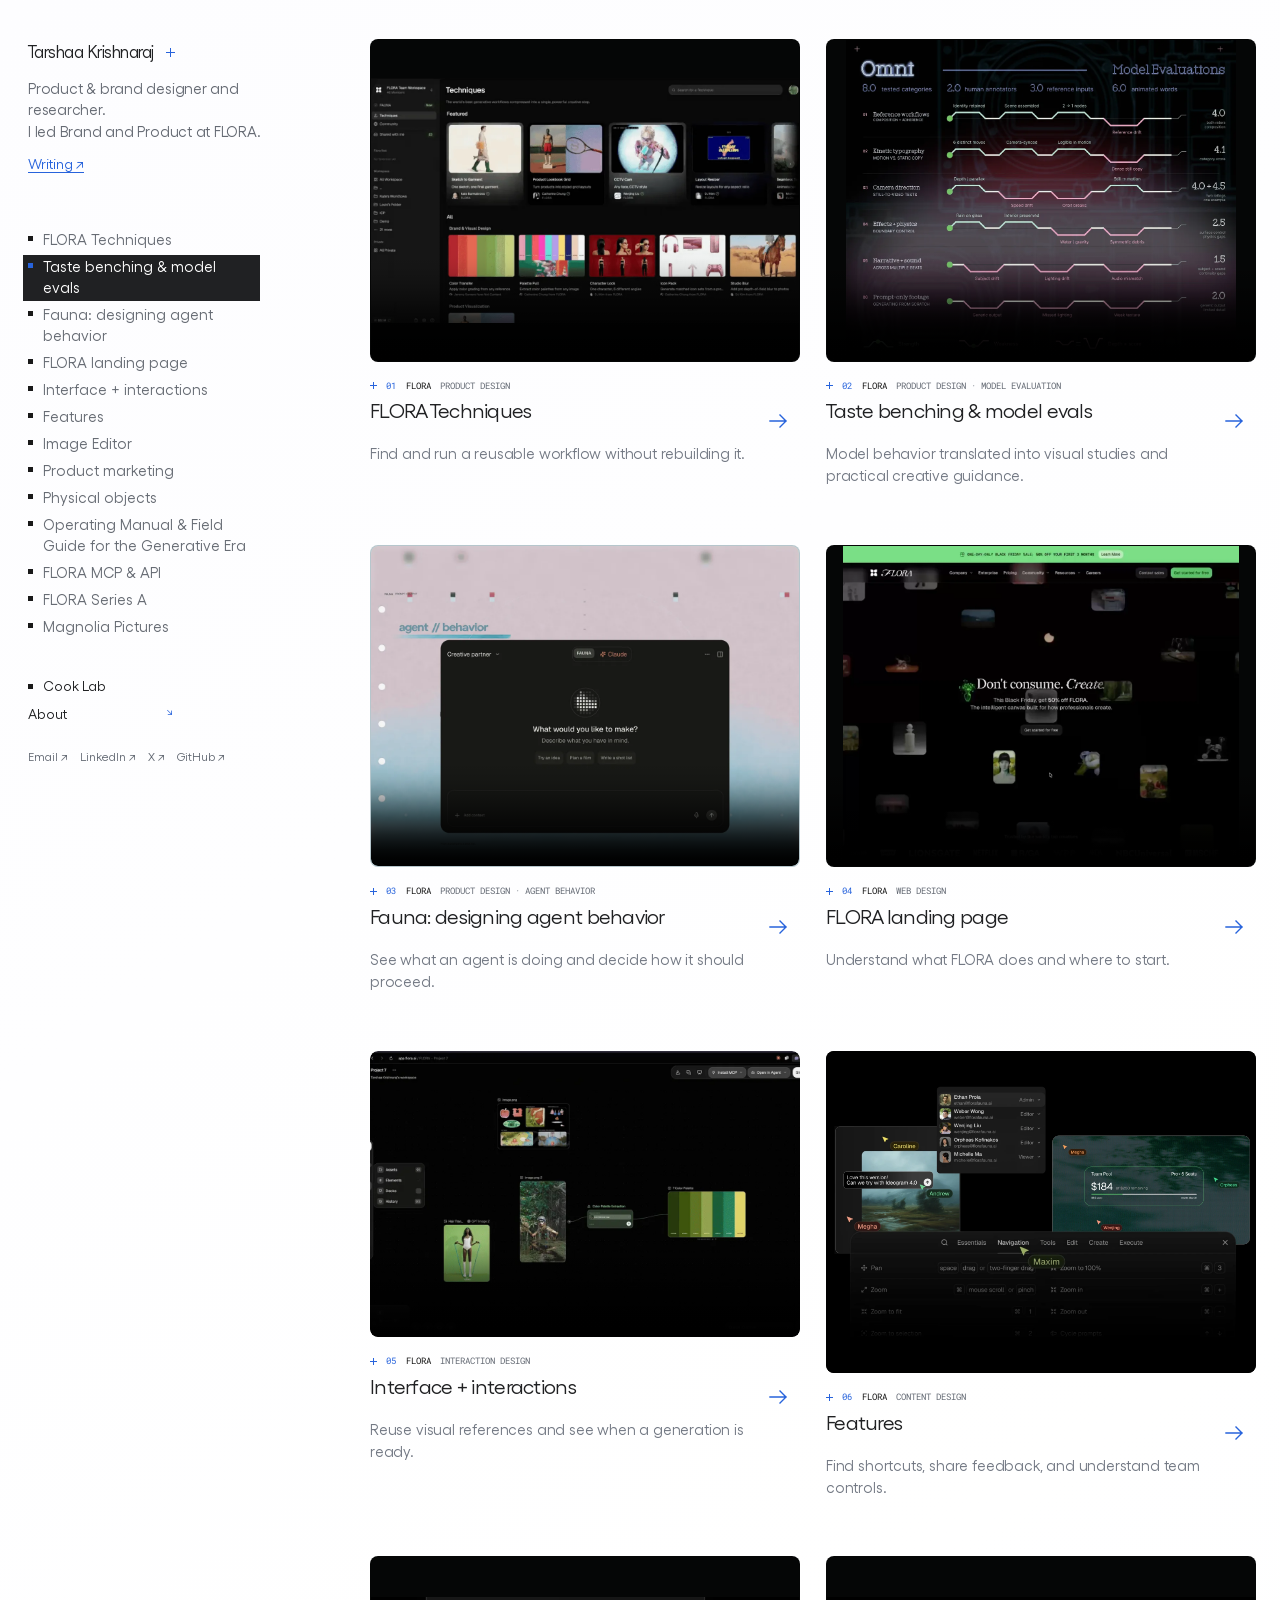
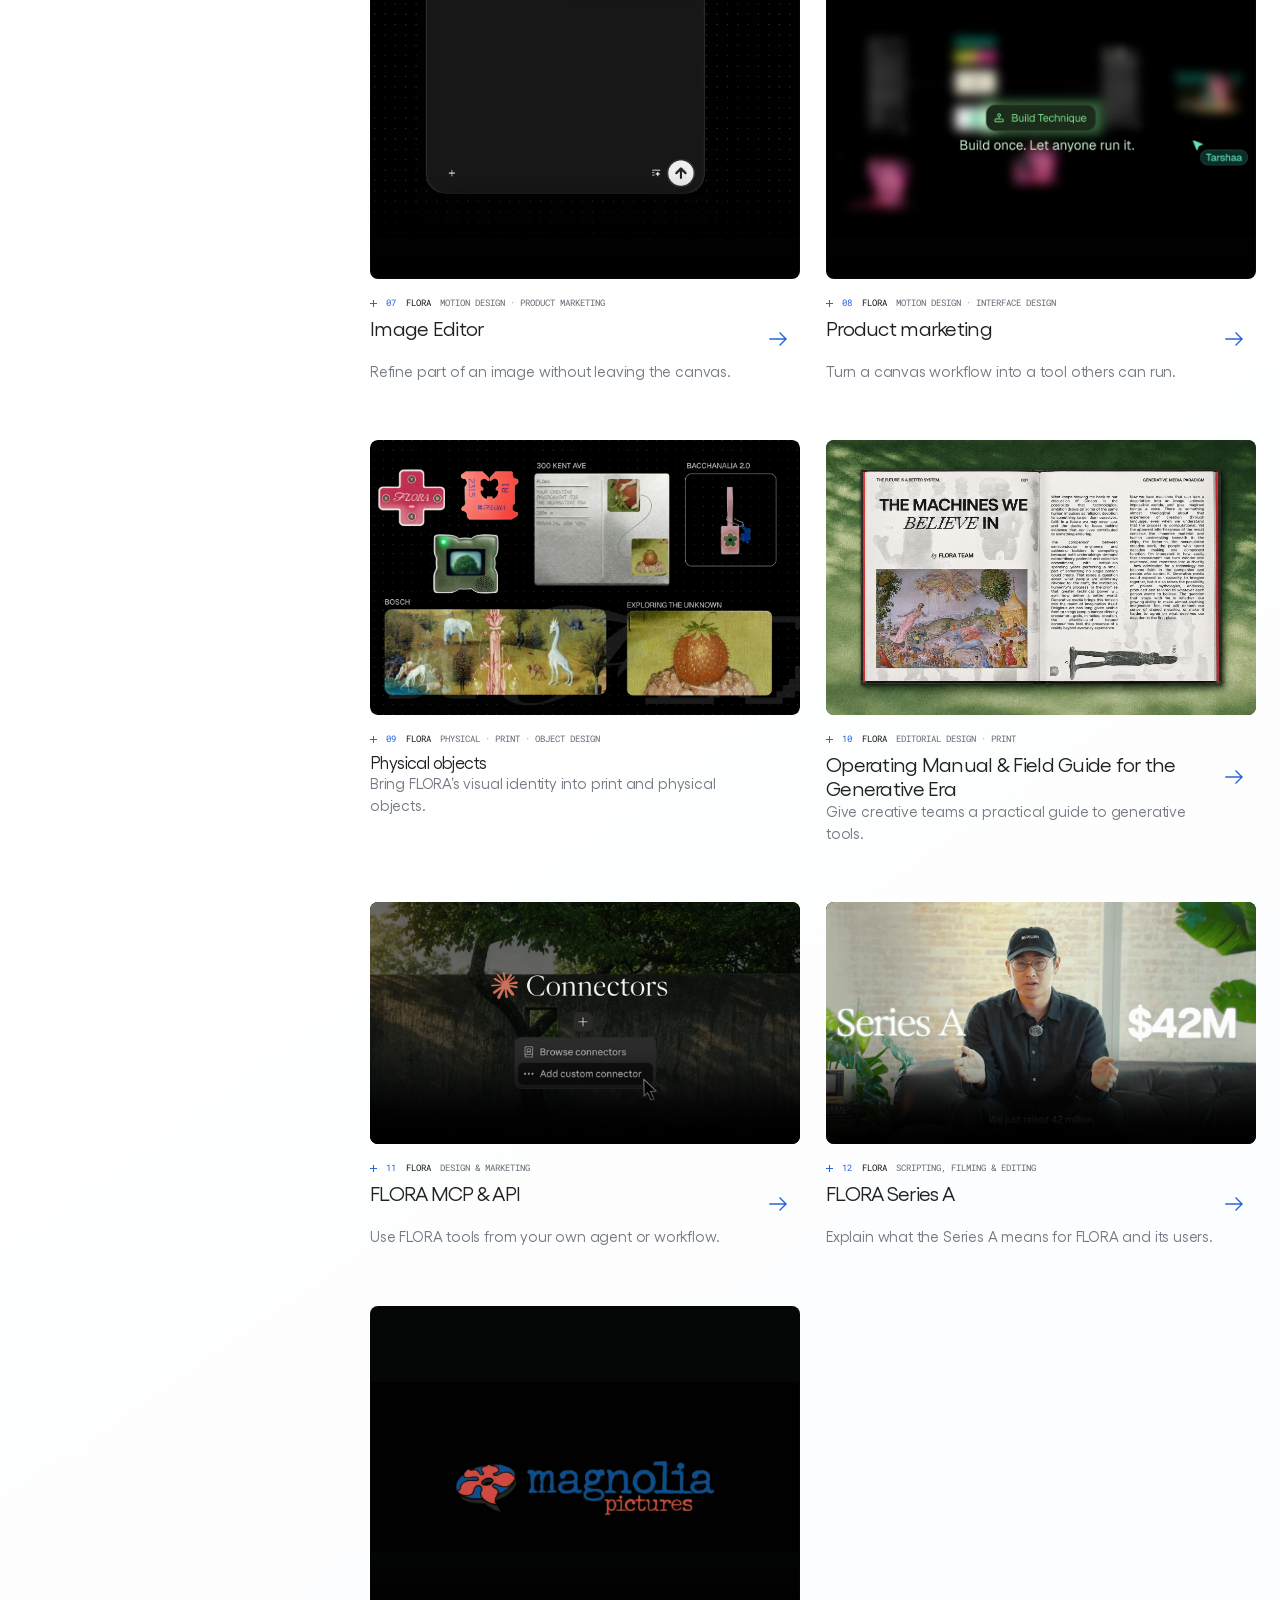
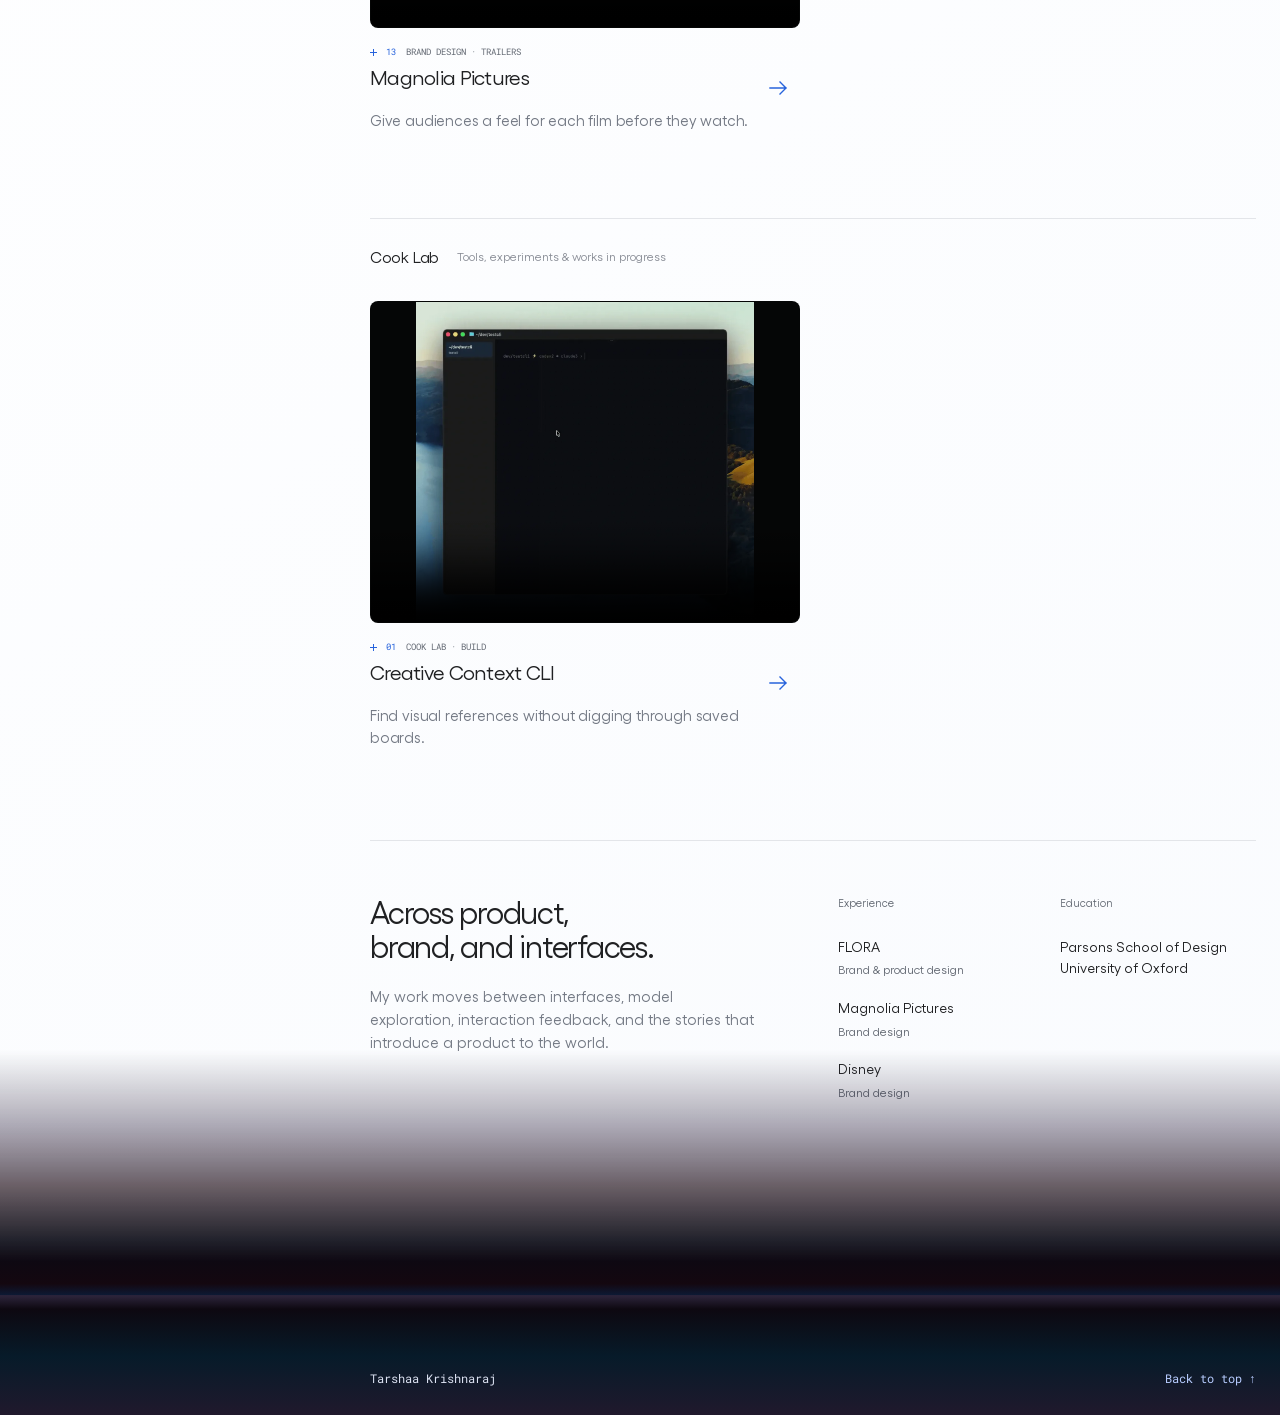
==== commit 1e9eca51: "Remove brand design roles contact link" ====
--- a/index.html
+++ b/index.html
@@ -17,7 +17,6 @@
     <a class="identity" href="#top">Tarshaa Krishnaraj <span class="tiny-cross" aria-hidden="true"></span></a>
     <p class="intro">Product &amp; brand designer and researcher.<br>I led Brand and Product at FLORA.</p>
     <a class="writing-link" href="https://tunatartar.substack.com/" target="_blank" rel="noopener noreferrer">Writing <span aria-hidden="true">↗</span></a>
-    <a class="writing-link" href="mailto:tarshaakrishnaraj@gmail.com?subject=Brand%20design%20role">Contact me about brand design roles <span aria-hidden="true">↗</span></a>
     <nav aria-label="Project index" id="project-nav"></nav>
     <div class="index-bottom">
       <a href="#cook-lab" class="lab-index"><span class="index-dot" aria-hidden="true"></span>Cook Lab</a>
